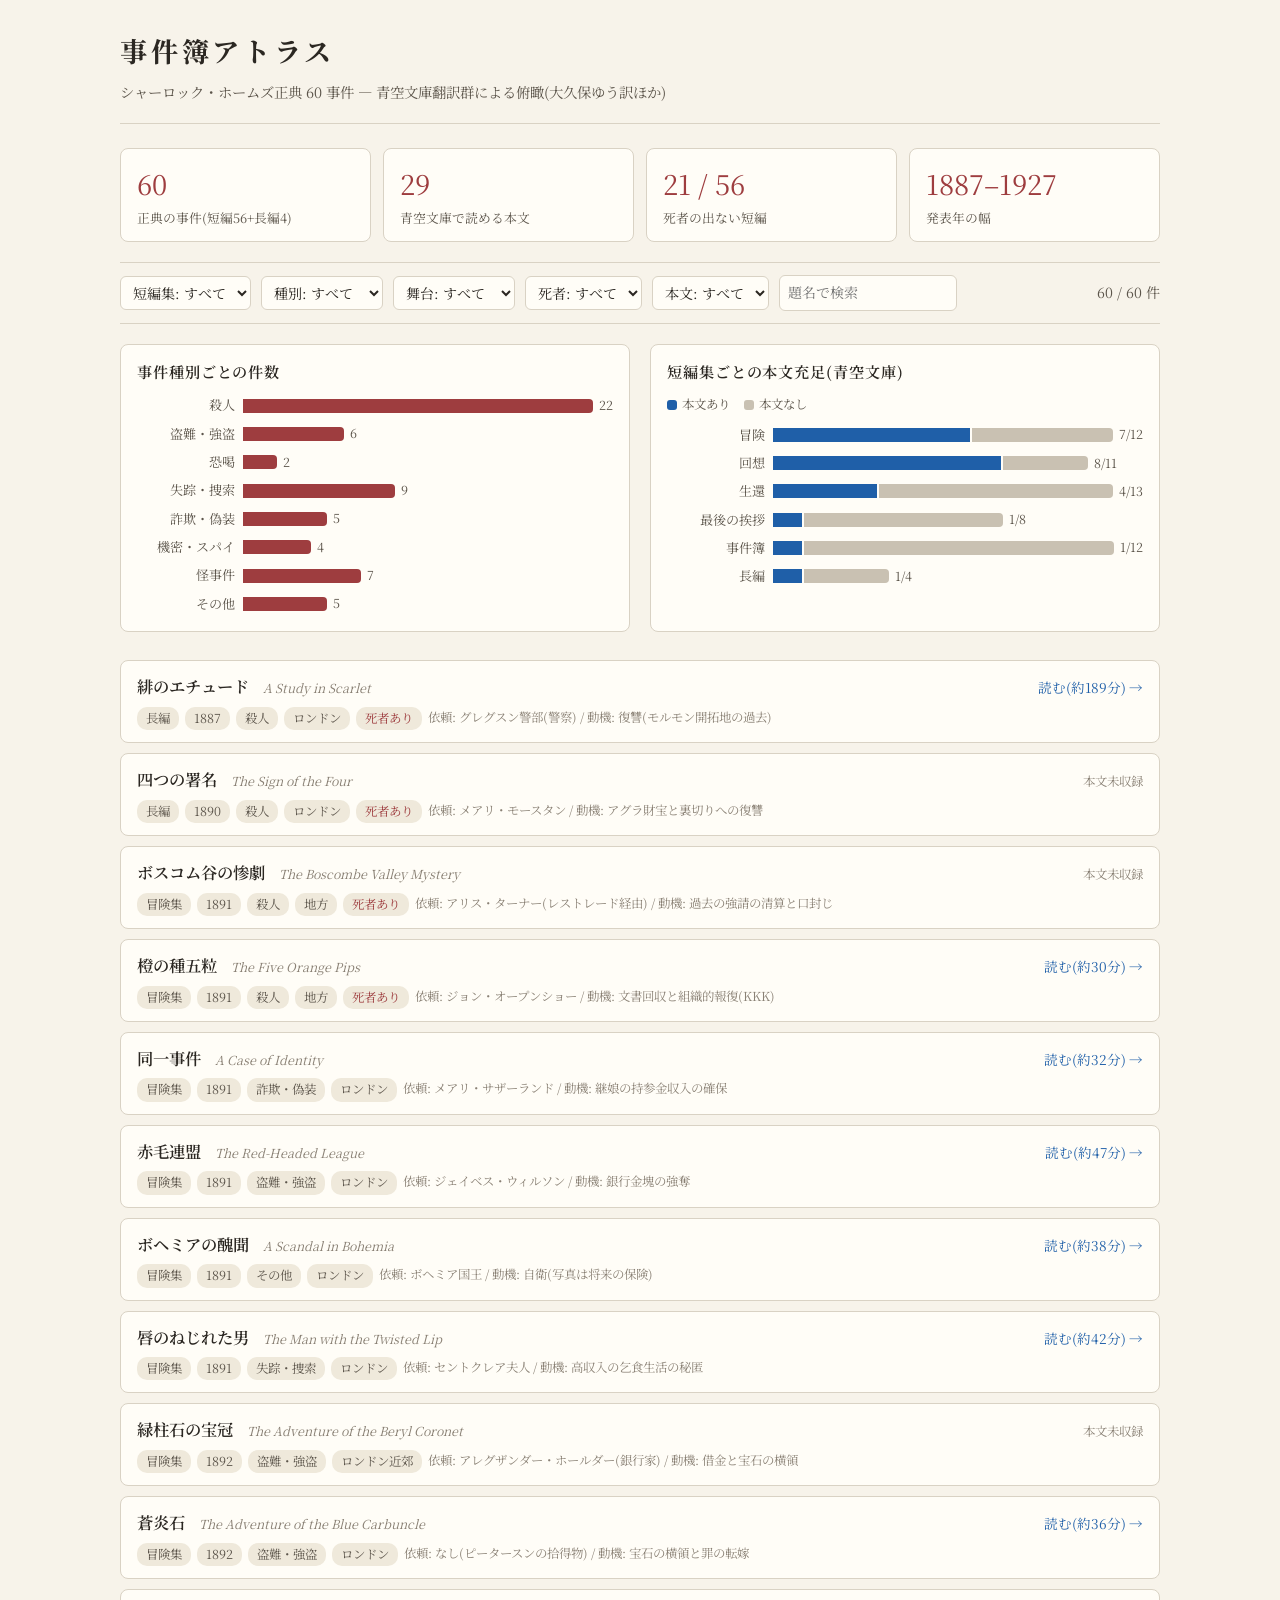
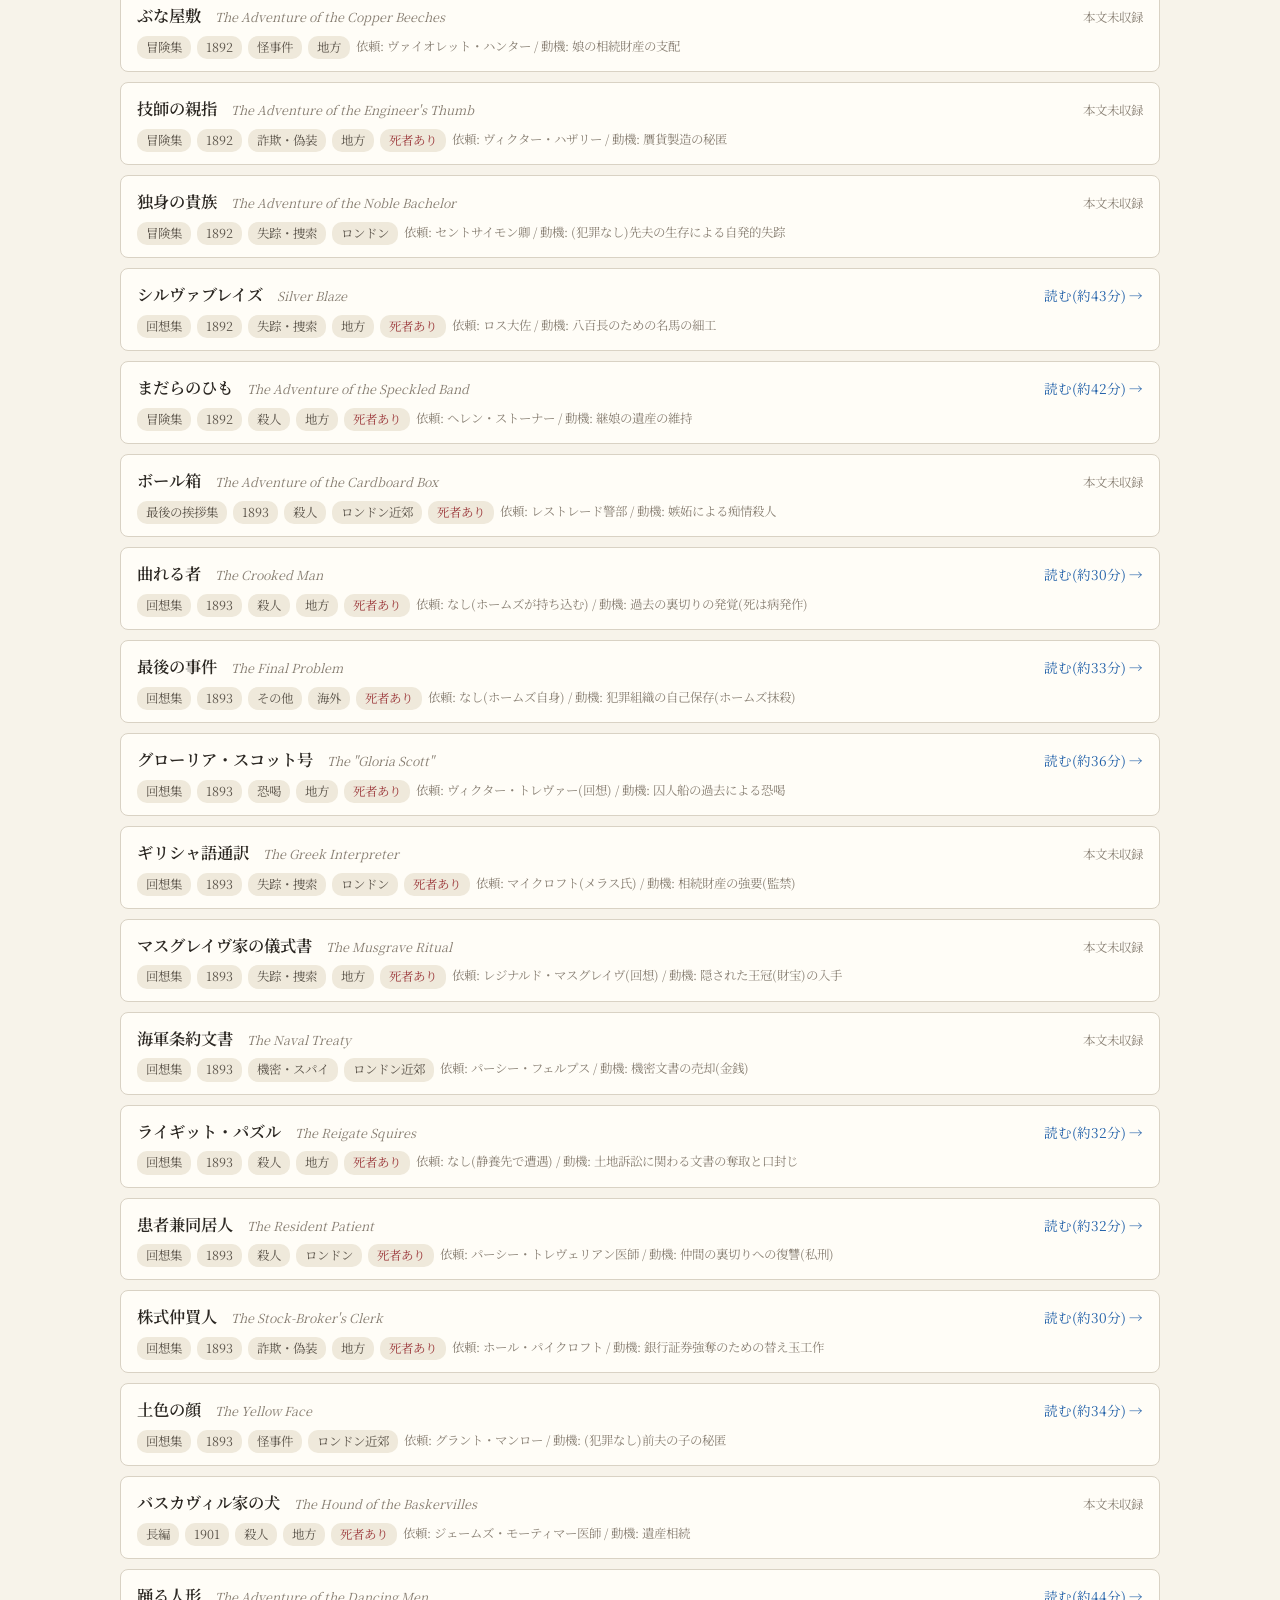
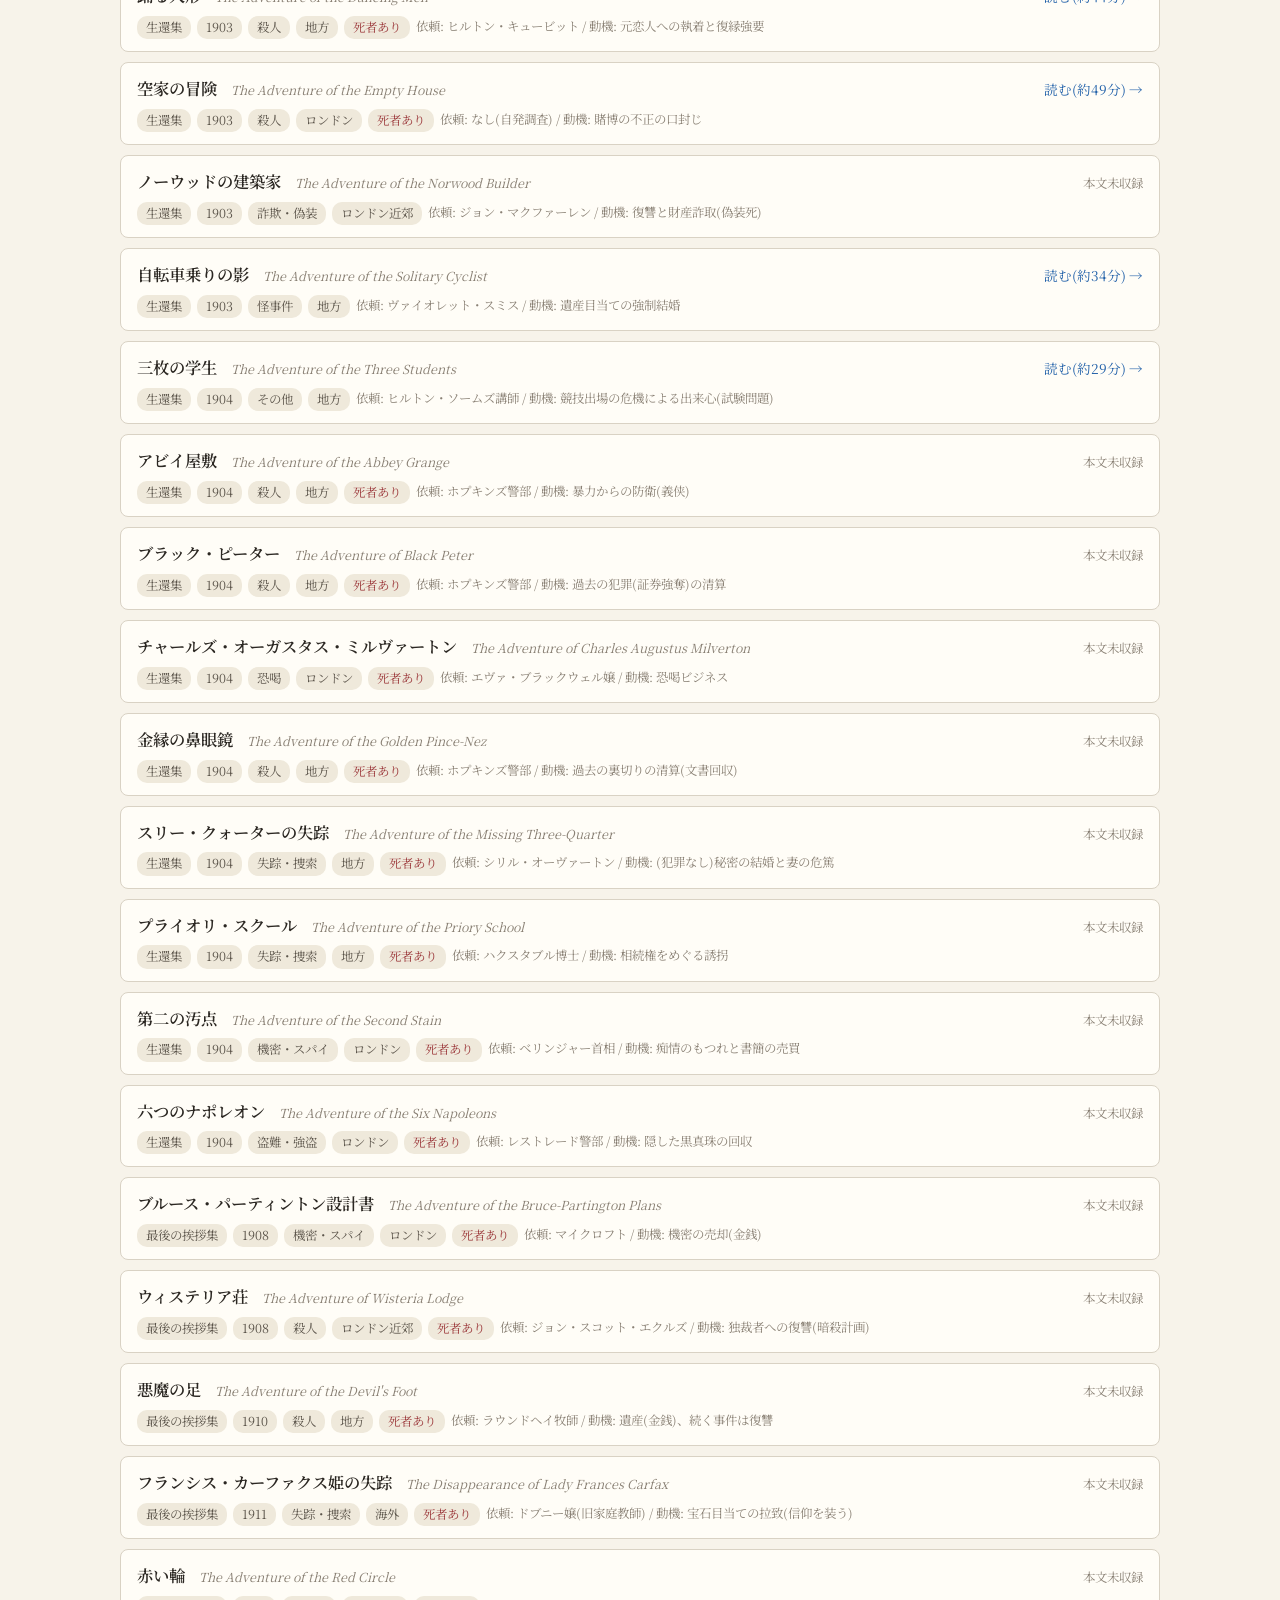
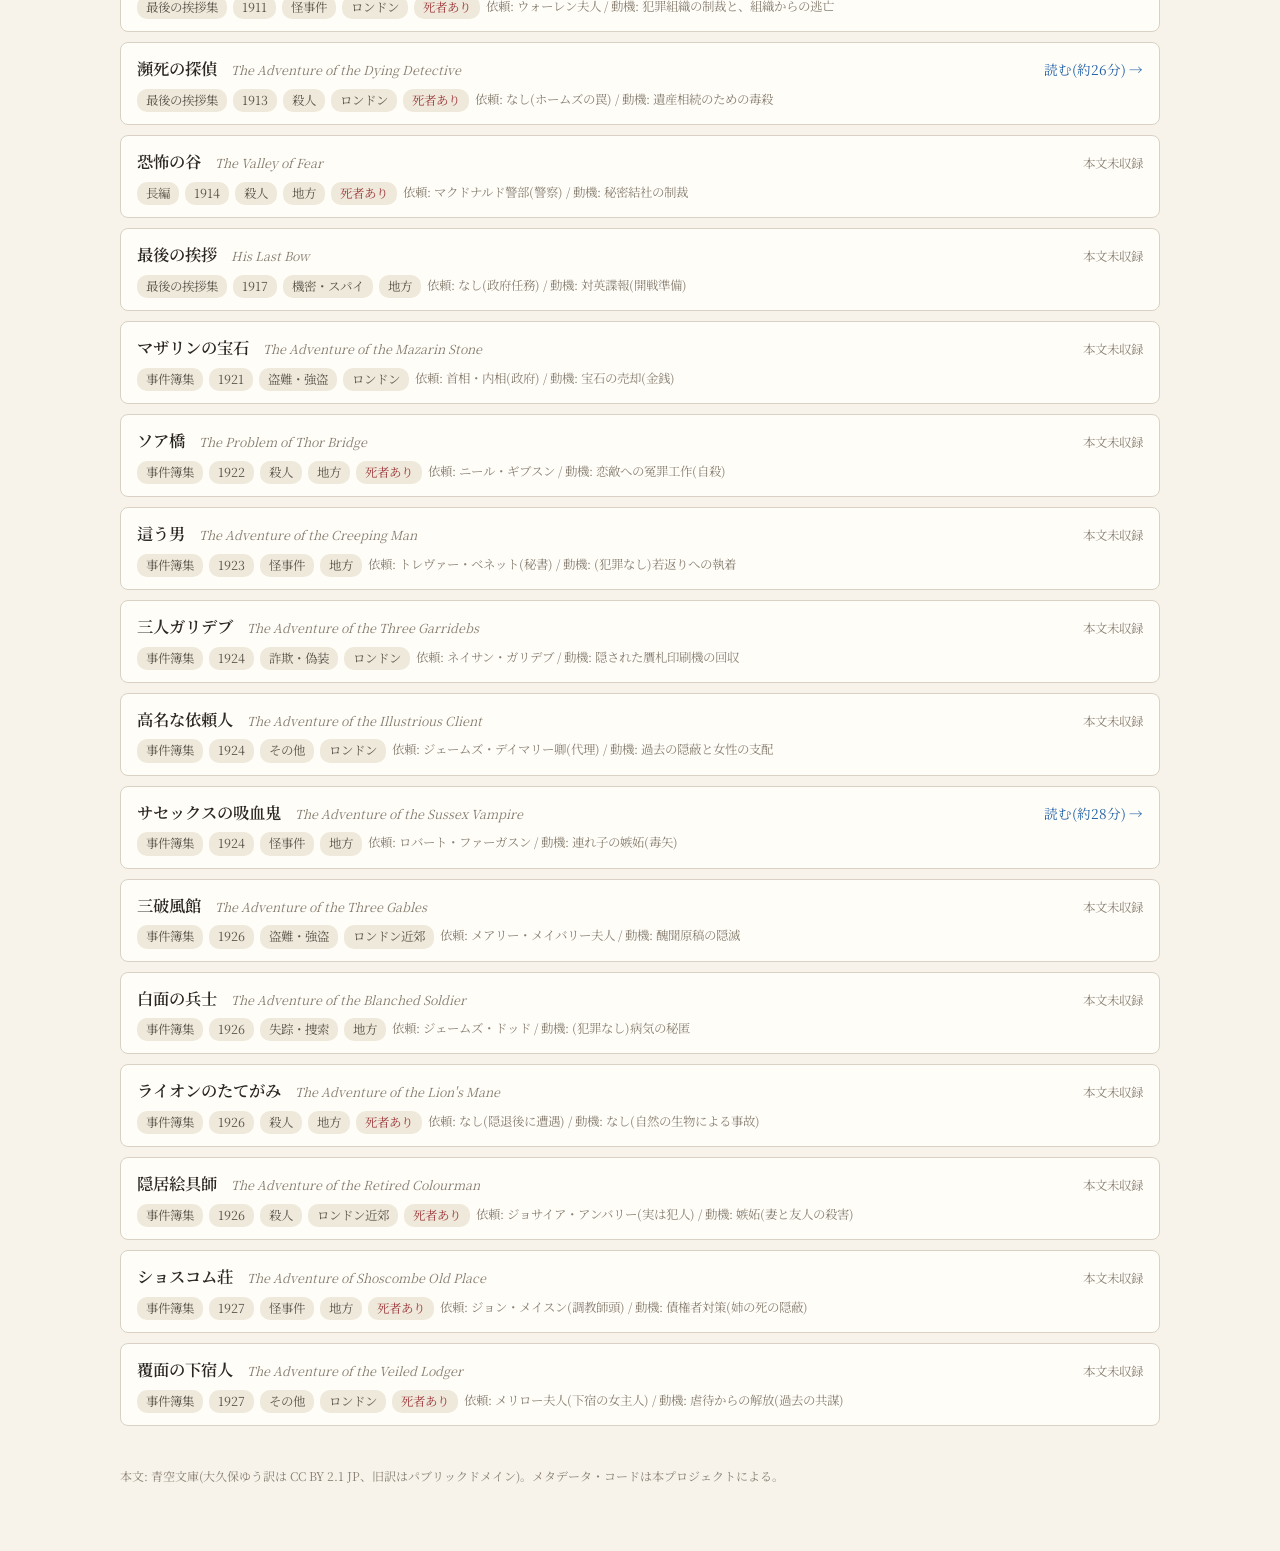
==== web/index.html @ ad11997f "feat: L3 リーダー+事件簿ダッシュボード — 静的web土台 - build_web.py: 本文29編を表示層まで無損失のJSONへ(T-302可逆性ゲート) - リーダー: ルビ・圏点・見" ====
<!DOCTYPE html>
<html lang="ja">
<head>
<meta charset="utf-8">
<meta name="viewport" content="width=device-width, initial-scale=1">
<title>事件簿アトラス — シャーロック・ホームズ正典60事件</title>
<meta name="description" content="青空文庫のホームズ翻訳群を土台に、正典60事件をメタデータと本文の二層で俯瞰する。">
<link rel="preconnect" href="https://fonts.googleapis.com">
<link href="https://fonts.googleapis.com/css2?family=Noto+Serif+JP:wght@400;600&display=swap" rel="stylesheet">
<link rel="stylesheet" href="style.css">
</head>
<body>
<div class="wrap">
  <header class="site">
    <h1><a href="./">事件簿アトラス</a></h1>
    <div class="sub">シャーロック・ホームズ正典 60 事件 — 青空文庫翻訳群による俯瞰(大久保ゆう訳ほか)</div>
  </header>

  <section id="stats" aria-label="統計"></section>

  <section id="filters" aria-label="絞り込み">
    <select id="f-col" aria-label="短編集"></select>
    <select id="f-type" aria-label="事件種別"></select>
    <select id="f-region" aria-label="舞台"></select>
    <select id="f-death" aria-label="死者">
      <option value="">死者: すべて</option>
      <option value="yes">死者あり</option>
      <option value="no">死者なし</option>
    </select>
    <select id="f-text" aria-label="本文">
      <option value="">本文: すべて</option>
      <option value="yes">本文あり</option>
      <option value="no">本文なし</option>
    </select>
    <input type="search" id="f-q" placeholder="題名で検索" aria-label="題名検索">
    <span class="count" id="f-count"></span>
  </section>

  <section id="charts" aria-label="分布"></section>

  <section id="case-list" aria-label="事件一覧"></section>

  <footer style="margin-top:40px;color:var(--ink-3);font-size:.75rem">
    本文: 青空文庫(大久保ゆう訳は CC BY 2.1 JP、旧訳はパブリックドメイン)。メタデータ・コードは本プロジェクトによる。
  </footer>
</div>
<div id="tip" role="tooltip"></div>
<script src="app.js"></script>
</body>
</html>
---- web/style.css ----
/* 事件簿アトラス 共通スタイル — 生成りの紙+墨、蘇芳/藍の二系(dataviz 検証済み) */
:root {
  --paper: #f7f3ea;
  --card: #fffdf7;
  --ink: #2b2722;
  --ink-2: #5c554b;
  --ink-3: #8a8175;
  --line: #d9d2c4;
  --accent: #9e3d3f;   /* 蘇芳 */
  --accent-2: #1f5fa8; /* 藍 */
  --remain: #c9c1b2;   /* 残余(非強調) */
  --chip: #efe9db;
}
@media (prefers-color-scheme: dark) {
  :root {
    --paper: #1e1b17;
    --card: #26221d;
    --ink: #e8e2d6;
    --ink-2: #b3aa9a;
    --ink-3: #837b6d;
    --line: #3b352c;
    --accent: #c4686a;
    --accent-2: #5b8fd4;
    --remain: #4a4337;
    --chip: #322d25;
  }
}
* { box-sizing: border-box; }
html { -webkit-text-size-adjust: 100%; }
body {
  margin: 0; background: var(--paper); color: var(--ink);
  font-family: "Noto Serif JP", "Hiragino Mincho ProN", "Yu Mincho", serif;
  line-height: 1.7;
}
a { color: var(--accent-2); text-decoration: none; }
a:hover { text-decoration: underline; }
.wrap { max-width: 1080px; margin: 0 auto; padding: 0 20px 64px; }
header.site {
  border-bottom: 1px solid var(--line); margin-bottom: 24px;
  padding: 28px 0 18px;
}
header.site h1 { margin: 0; font-size: 1.7rem; letter-spacing: .14em; }
header.site h1 a { color: var(--ink); }
header.site .sub { color: var(--ink-2); font-size: .9rem; margin-top: 6px; }

/* stat tiles */
#stats { display: flex; flex-wrap: wrap; gap: 12px; margin: 20px 0; }
.tile {
  flex: 1 1 150px; background: var(--card); border: 1px solid var(--line);
  border-radius: 8px; padding: 12px 16px;
}
.tile .num { font-size: 1.7rem; color: var(--accent); font-variant-numeric: tabular-nums; }
.tile .lbl { font-size: .8rem; color: var(--ink-2); }

/* filters */
#filters {
  display: flex; flex-wrap: wrap; gap: 10px; align-items: center;
  padding: 12px 0; border-top: 1px solid var(--line); border-bottom: 1px solid var(--line);
  margin-bottom: 20px; font-size: .88rem;
}
#filters select, #filters input[type=search] {
  font: inherit; font-size: .88rem; color: var(--ink); background: var(--card);
  border: 1px solid var(--line); border-radius: 6px; padding: 5px 8px;
}
#filters .count { margin-left: auto; color: var(--ink-2); }

/* charts */
#charts { display: grid; grid-template-columns: 1fr 1fr; gap: 20px; margin-bottom: 28px; }
@media (max-width: 760px) { #charts { grid-template-columns: 1fr; } }
.chart {
  background: var(--card); border: 1px solid var(--line); border-radius: 8px; padding: 14px 16px 10px;
}
.chart h3 { margin: 0 0 10px; font-size: .95rem; font-weight: 600; letter-spacing: .06em; }
.chart .legend { display: flex; gap: 14px; font-size: .78rem; color: var(--ink-2); margin-bottom: 8px; }
.legend i { display: inline-block; width: 10px; height: 10px; border-radius: 3px; margin-right: 5px; vertical-align: -1px; }
.bar-row { display: grid; grid-template-columns: 7.5em 1fr; align-items: center; gap: 8px; margin: 6px 0; font-size: .82rem; }
.bar-row .lbl { color: var(--ink-2); text-align: right; overflow: hidden; text-overflow: ellipsis; white-space: nowrap; }
.bar-track { display: flex; align-items: center; gap: 2px; min-height: 16px; }
.bar {
  height: 14px; border-radius: 0 4px 4px 0; background: var(--accent);
  min-width: 2px; transition: width .25s;
}
.bar.b2 { background: var(--accent-2); border-radius: 0; }
.bar.rem { background: var(--remain); border-radius: 0 4px 4px 0; }
.bar-val { font-size: .78rem; color: var(--ink-2); padding-left: 4px; font-variant-numeric: tabular-nums; }

/* tooltip */
#tip {
  position: fixed; pointer-events: none; z-index: 50; display: none;
  background: var(--ink); color: var(--paper); font-size: .78rem;
  padding: 5px 9px; border-radius: 6px; max-width: 260px;
}

/* case list */
#case-list { display: grid; gap: 10px; }
.case {
  background: var(--card); border: 1px solid var(--line); border-radius: 8px;
  padding: 12px 16px; display: flex; flex-wrap: wrap; gap: 6px 14px; align-items: baseline;
}
.case .ttl { font-size: 1.02rem; font-weight: 600; }
.case .en { color: var(--ink-3); font-size: .78rem; font-style: italic; }
.case .meta { font-size: .78rem; color: var(--ink-2); display: flex; flex-wrap: wrap; gap: 6px; width: 100%; }
.chip { background: var(--chip); border-radius: 10px; padding: 1px 9px; }
.chip.death { color: var(--accent); }
.case .read { margin-left: auto; font-size: .85rem; white-space: nowrap; }
.case .noread { margin-left: auto; font-size: .78rem; color: var(--ink-3); white-space: nowrap; }

/* reader */
#reader-head { border-bottom: 1px solid var(--line); padding: 26px 0 16px; margin-bottom: 26px; }
#reader-head h1 { margin: 0 0 4px; font-size: 1.5rem; letter-spacing: .1em; }
#reader-head .meta { color: var(--ink-2); font-size: .85rem; }
#reader-body { max-width: 720px; margin: 0 auto; font-size: 1.02rem; }
#reader-body p { margin: 0 0 .2em; text-indent: 0; }
#reader-body .indent { padding-left: 2em; }
#reader-body h2.mid { font-size: 1.15rem; margin: 1.6em 0 .8em; letter-spacing: .1em; }
#reader-body .em-dots { text-emphasis: filled sesame; -webkit-text-emphasis: filled sesame; }
#reader-body .right { text-align: right; }
#reader-body hr.pagebreak { border: 0; border-top: 1px dashed var(--line); margin: 2em 10%; }
#reader-body .sashie { color: var(--ink-3); font-size: .82rem; text-align: center; margin: 1em 0; }
#reader-body ruby rt { font-size: .55em; color: var(--ink-2); }
#reader-foot {
  max-width: 720px; margin: 40px auto 0; padding-top: 14px; border-top: 1px solid var(--line);
  color: var(--ink-3); font-size: .78rem; white-space: pre-wrap;
}
.backlink { font-size: .85rem; }
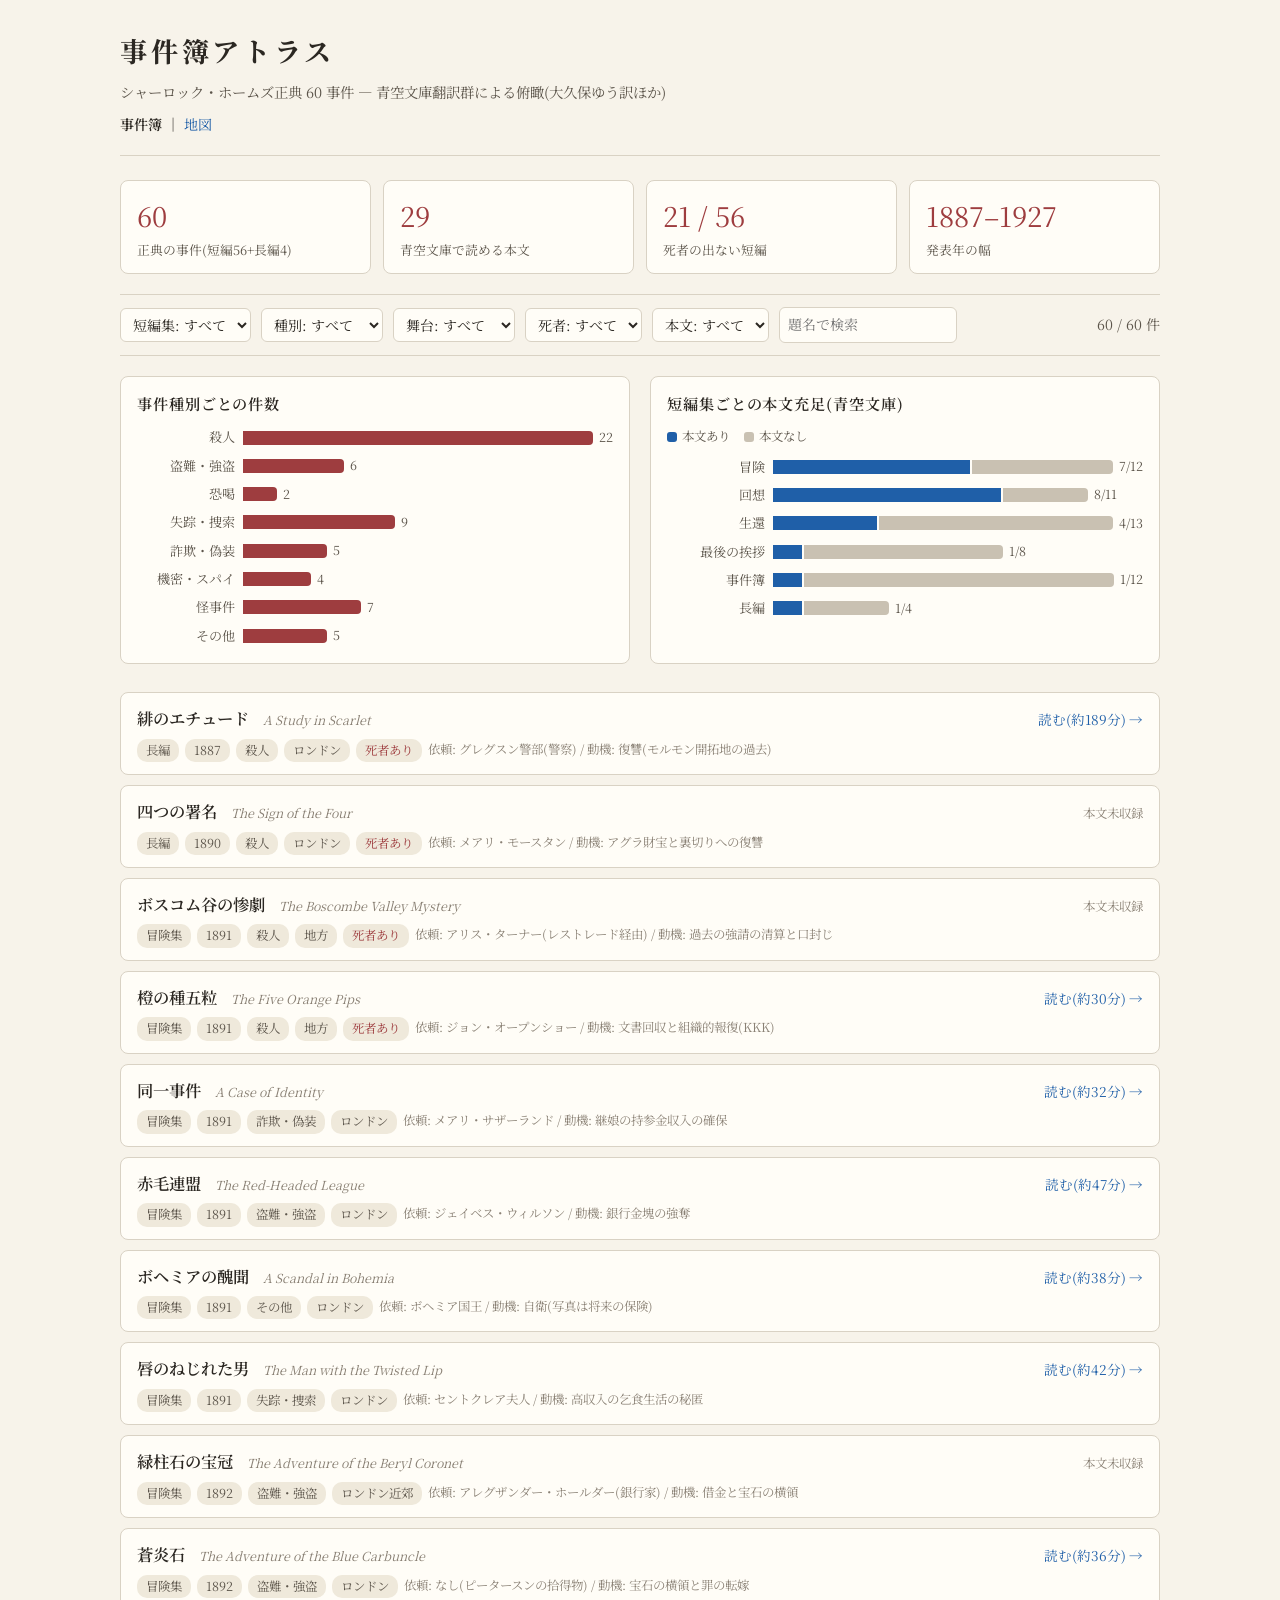
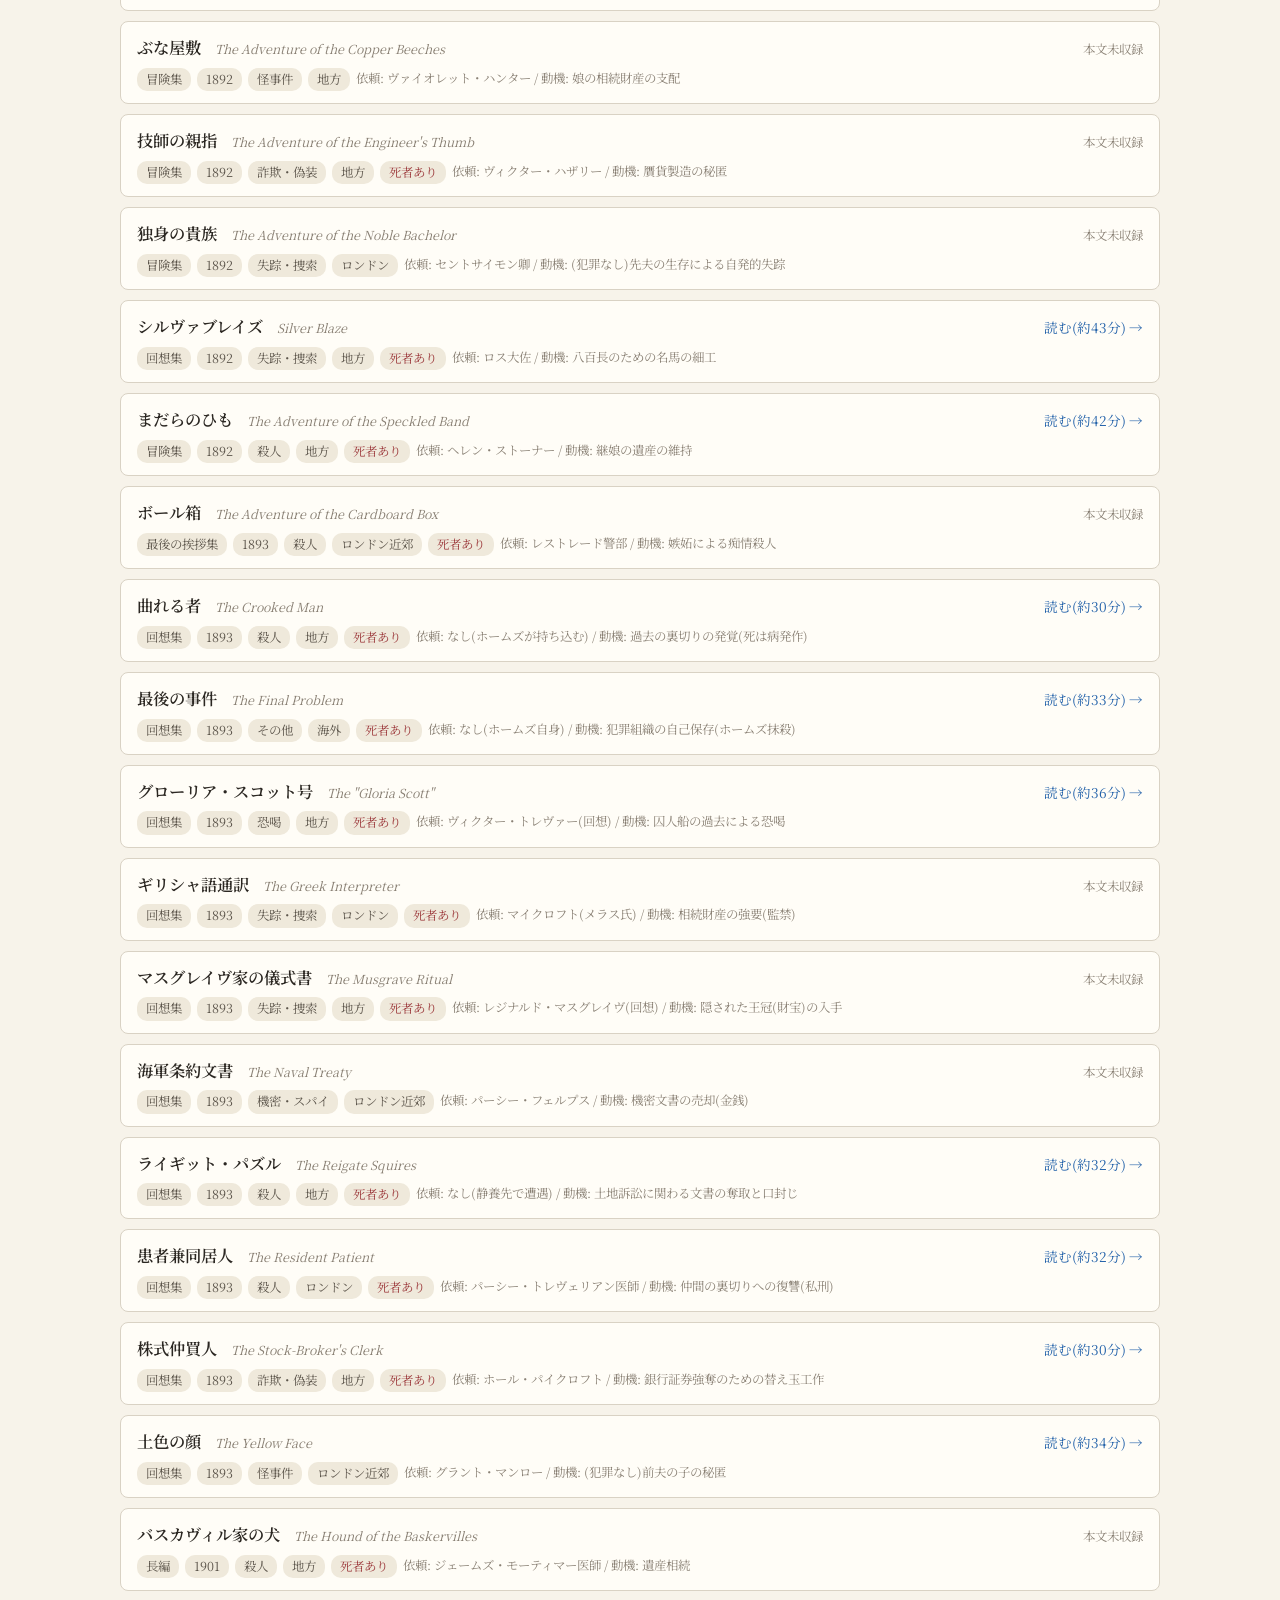
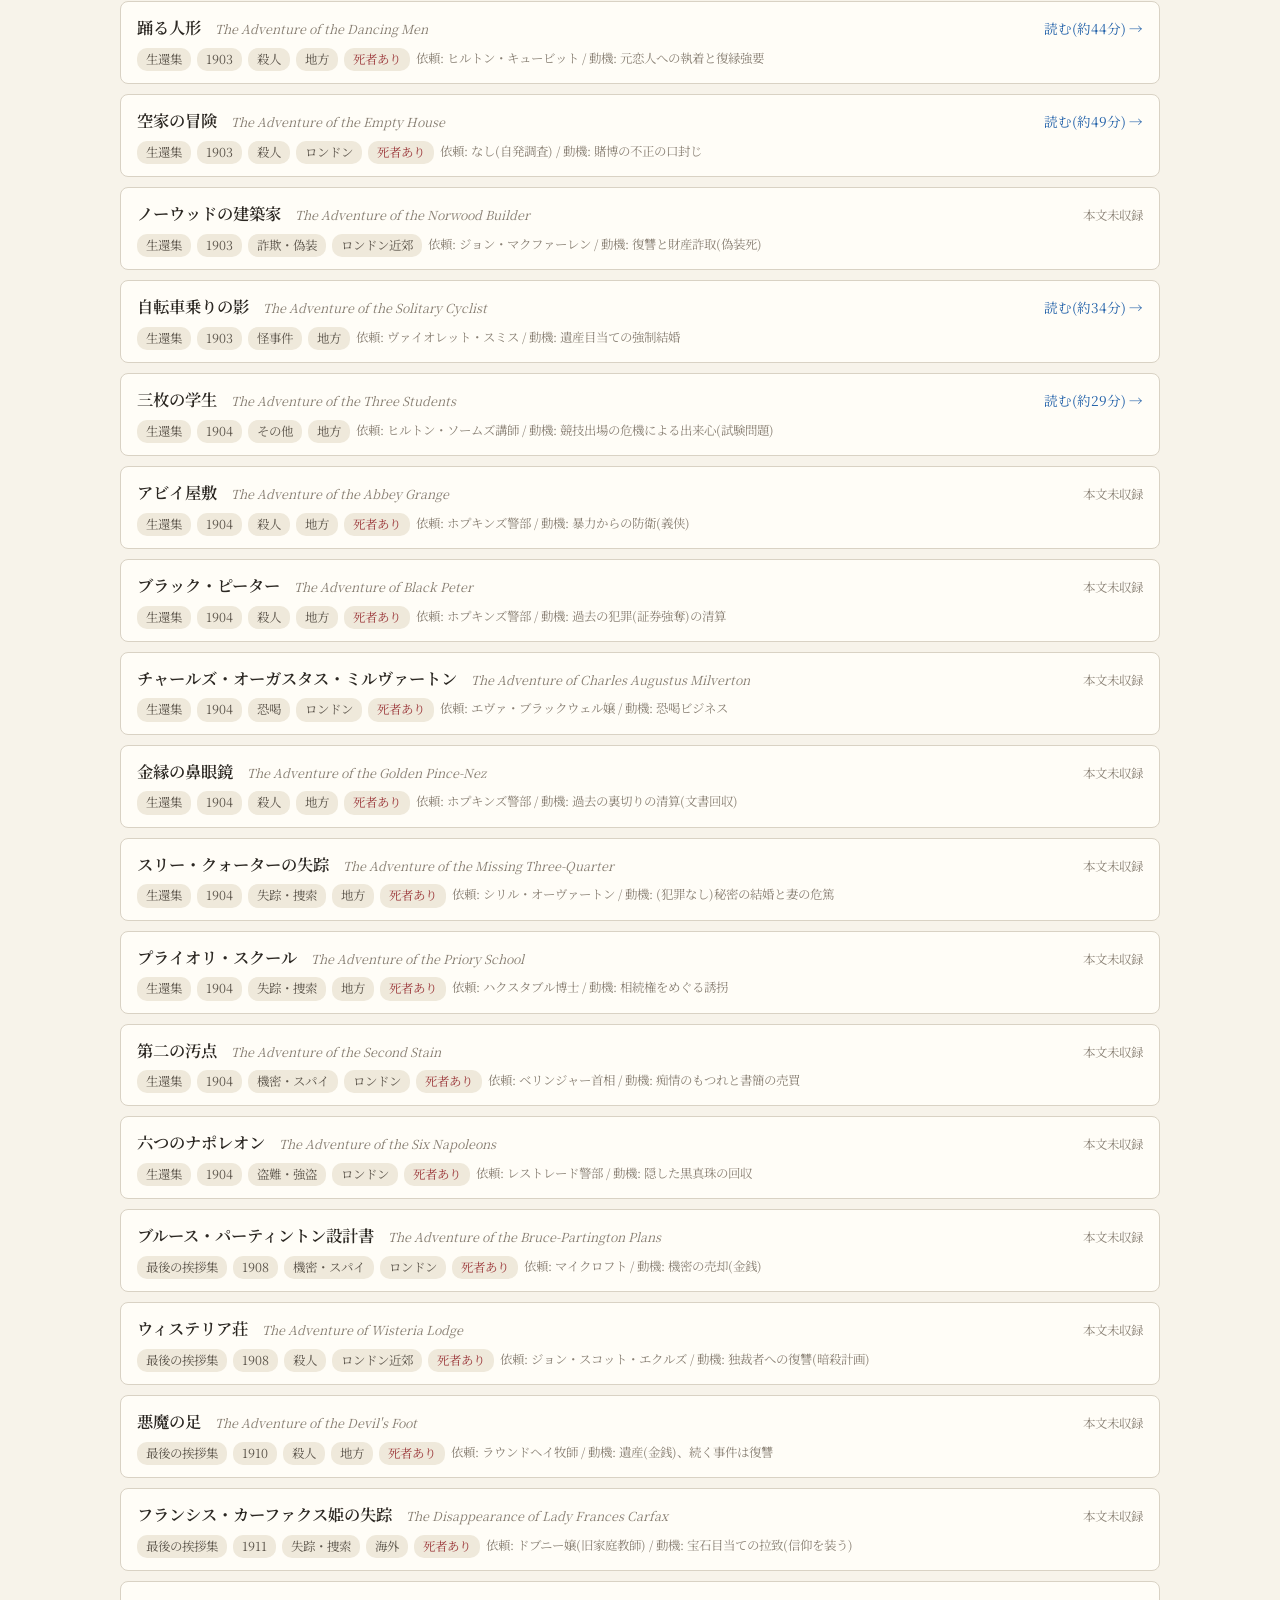
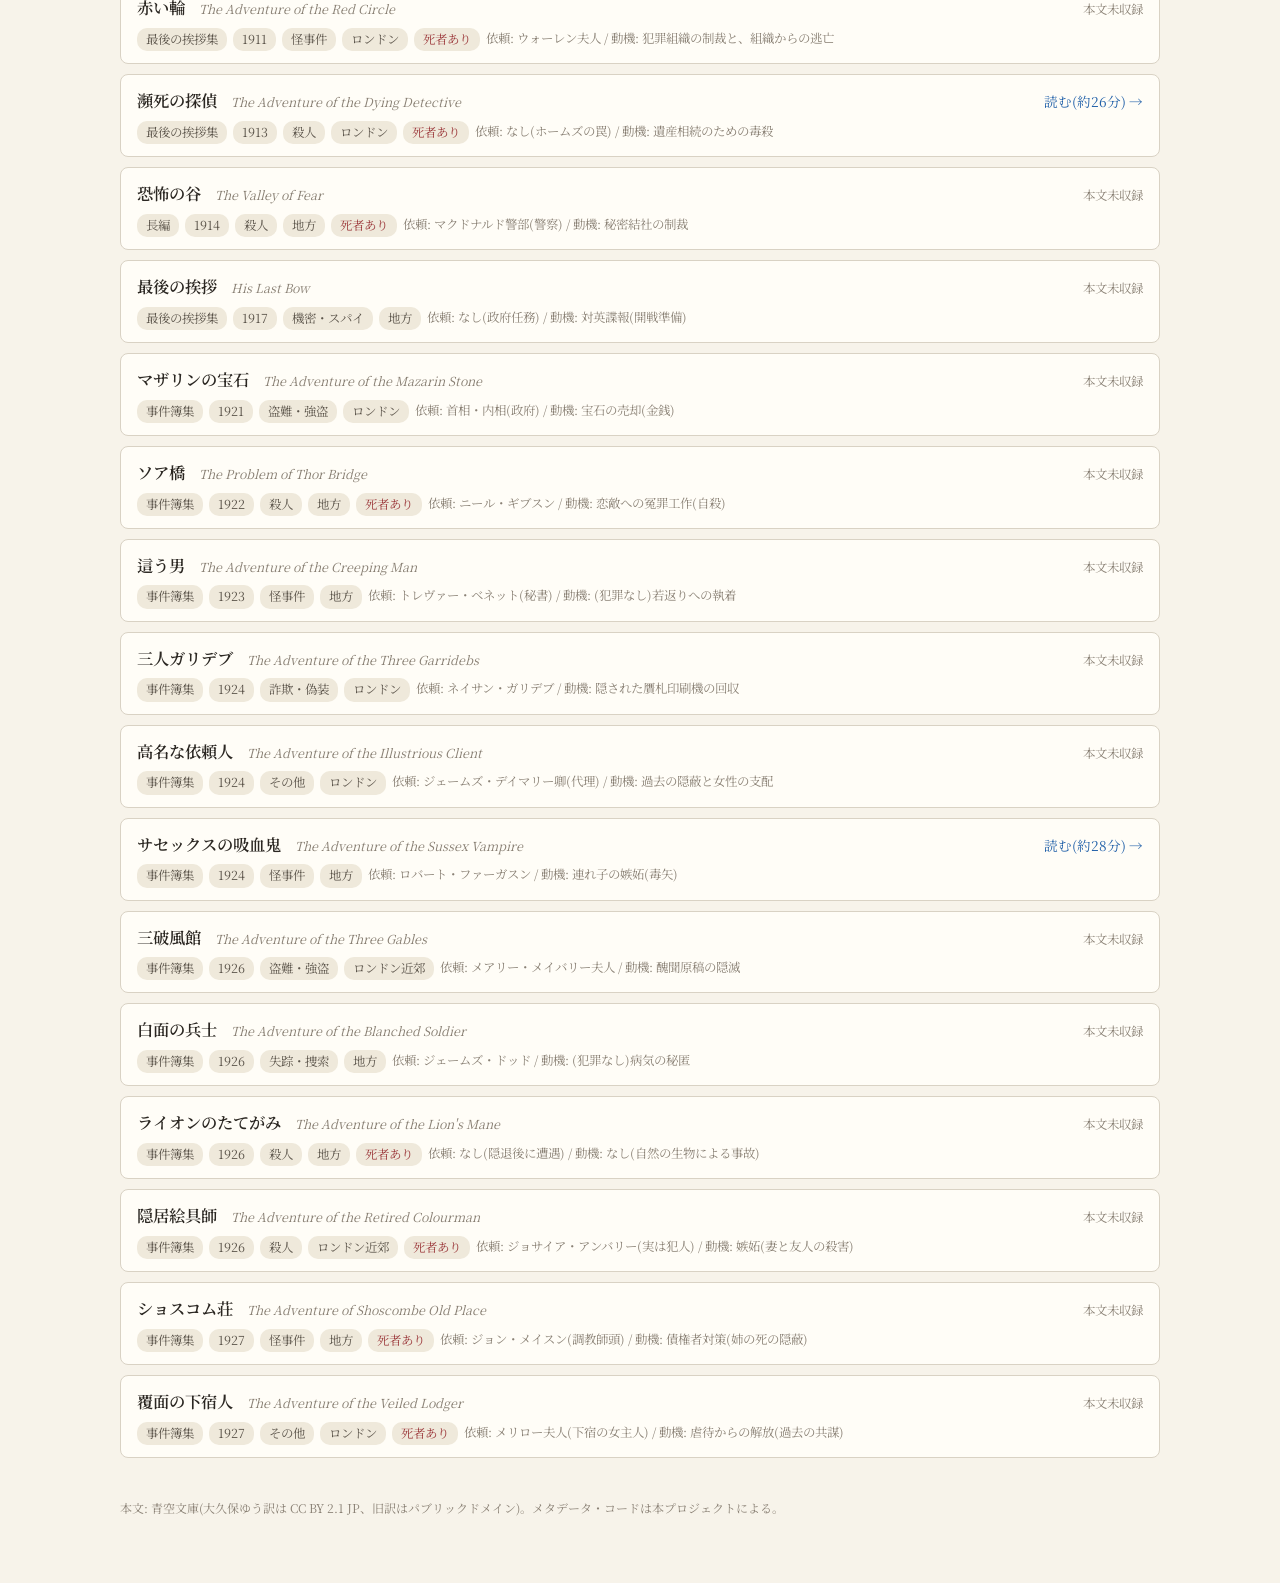
==== commit 35f0bb31: "feat: L4 ロンドン事件地図 — 全60事件の座標+境界ゲート+Leafletビュー - 事件現場座標を全数付与(架空地名は近傍推定、approx=true で明示) - 境界ゲート: 海外=U" ====
--- a/web/index.html
+++ b/web/index.html
@@ -14,6 +14,7 @@
   <header class="site">
     <h1><a href="./">事件簿アトラス</a></h1>
     <div class="sub">シャーロック・ホームズ正典 60 事件 — 青空文庫翻訳群による俯瞰(大久保ゆう訳ほか)</div>
+    <nav style="font-size:.88rem;margin-top:8px"><a href="./" style="color:var(--ink);font-weight:600">事件簿</a> ｜ <a href="map.html">地図</a></nav>
   </header>
 
   <section id="stats" aria-label="統計"></section>
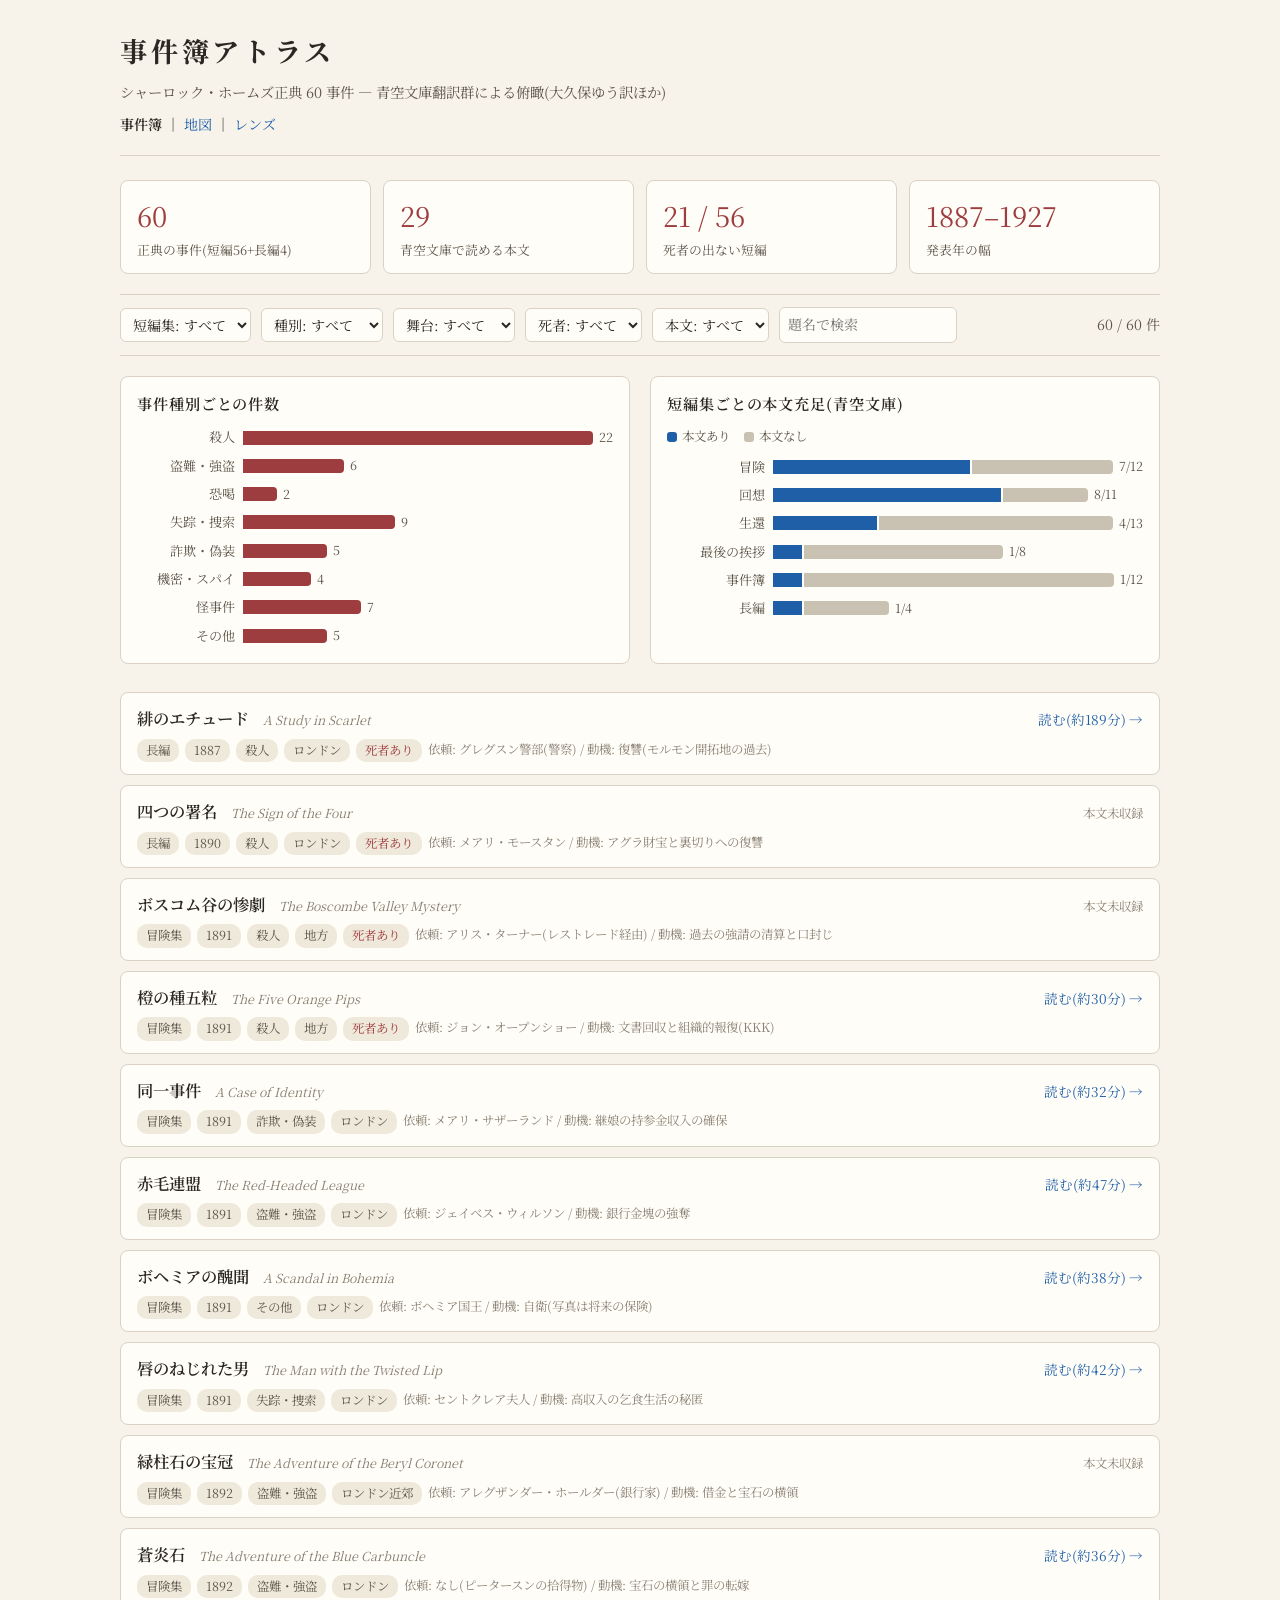
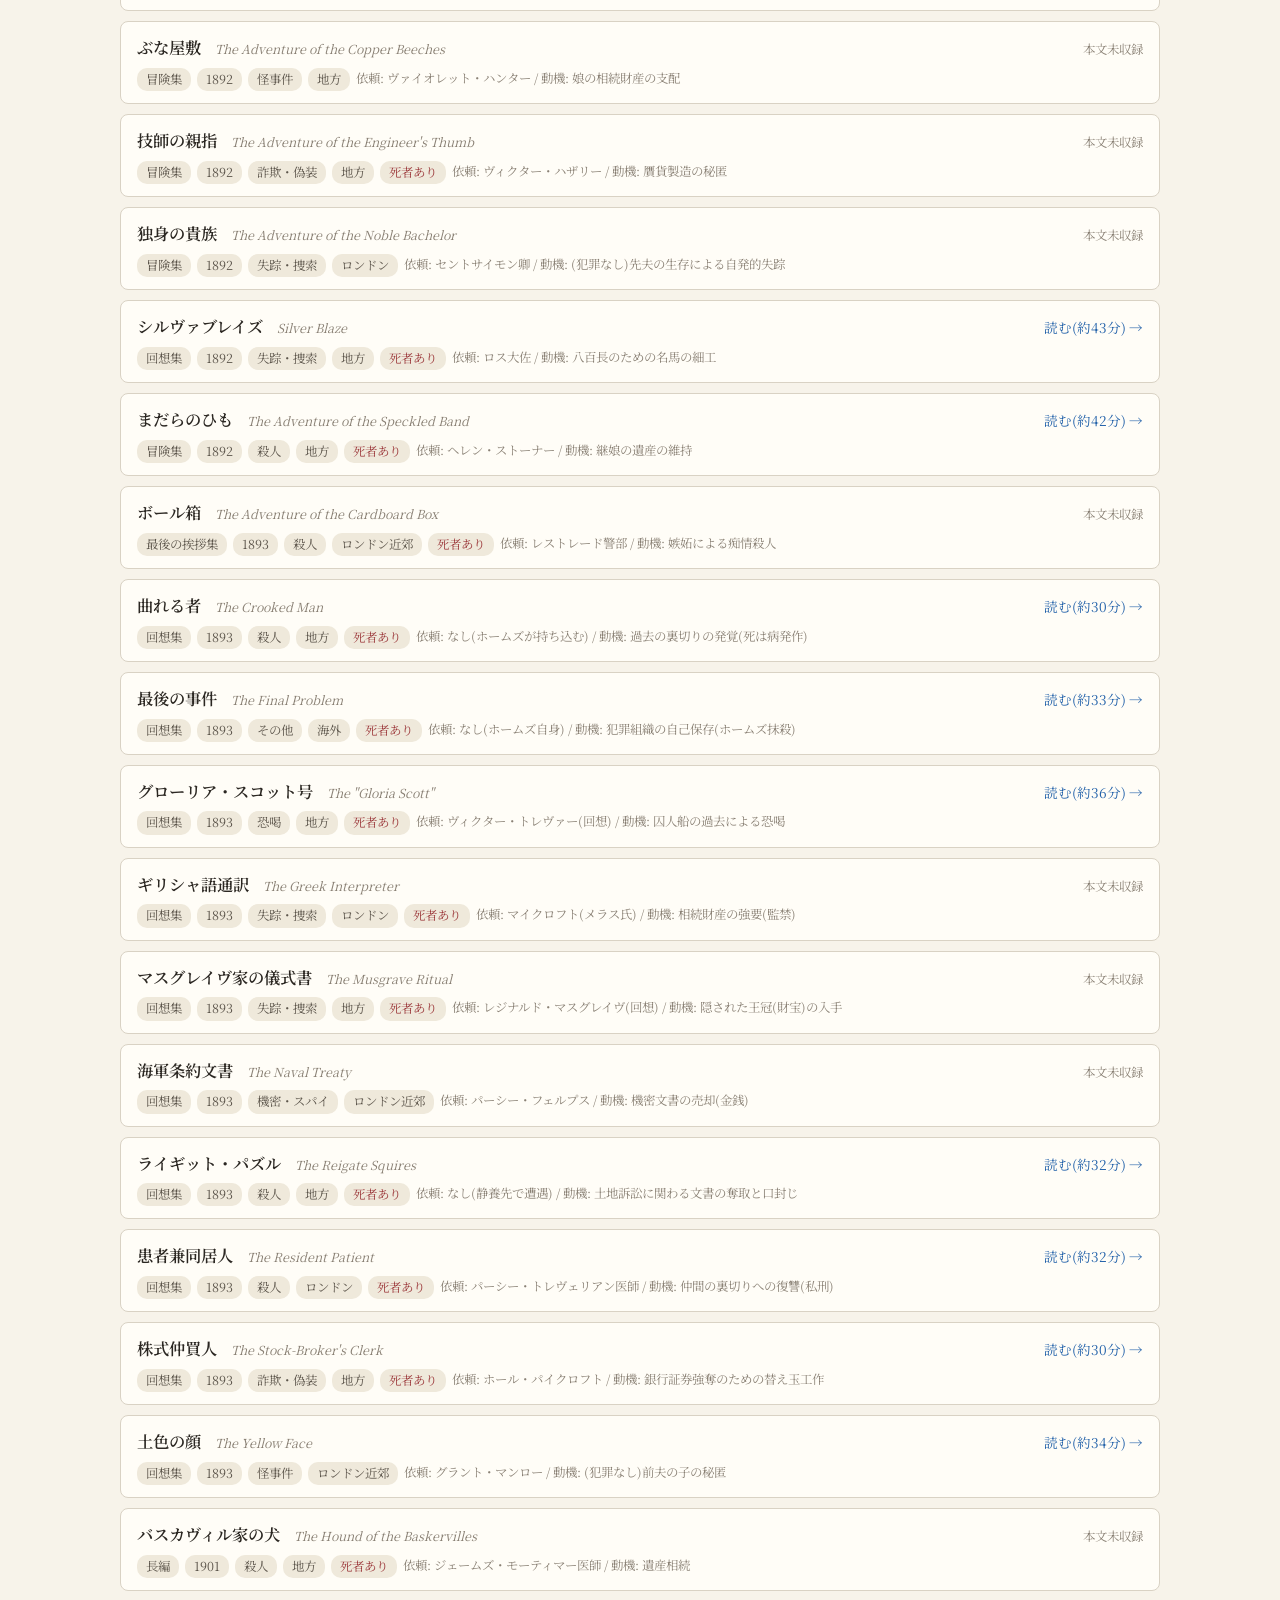
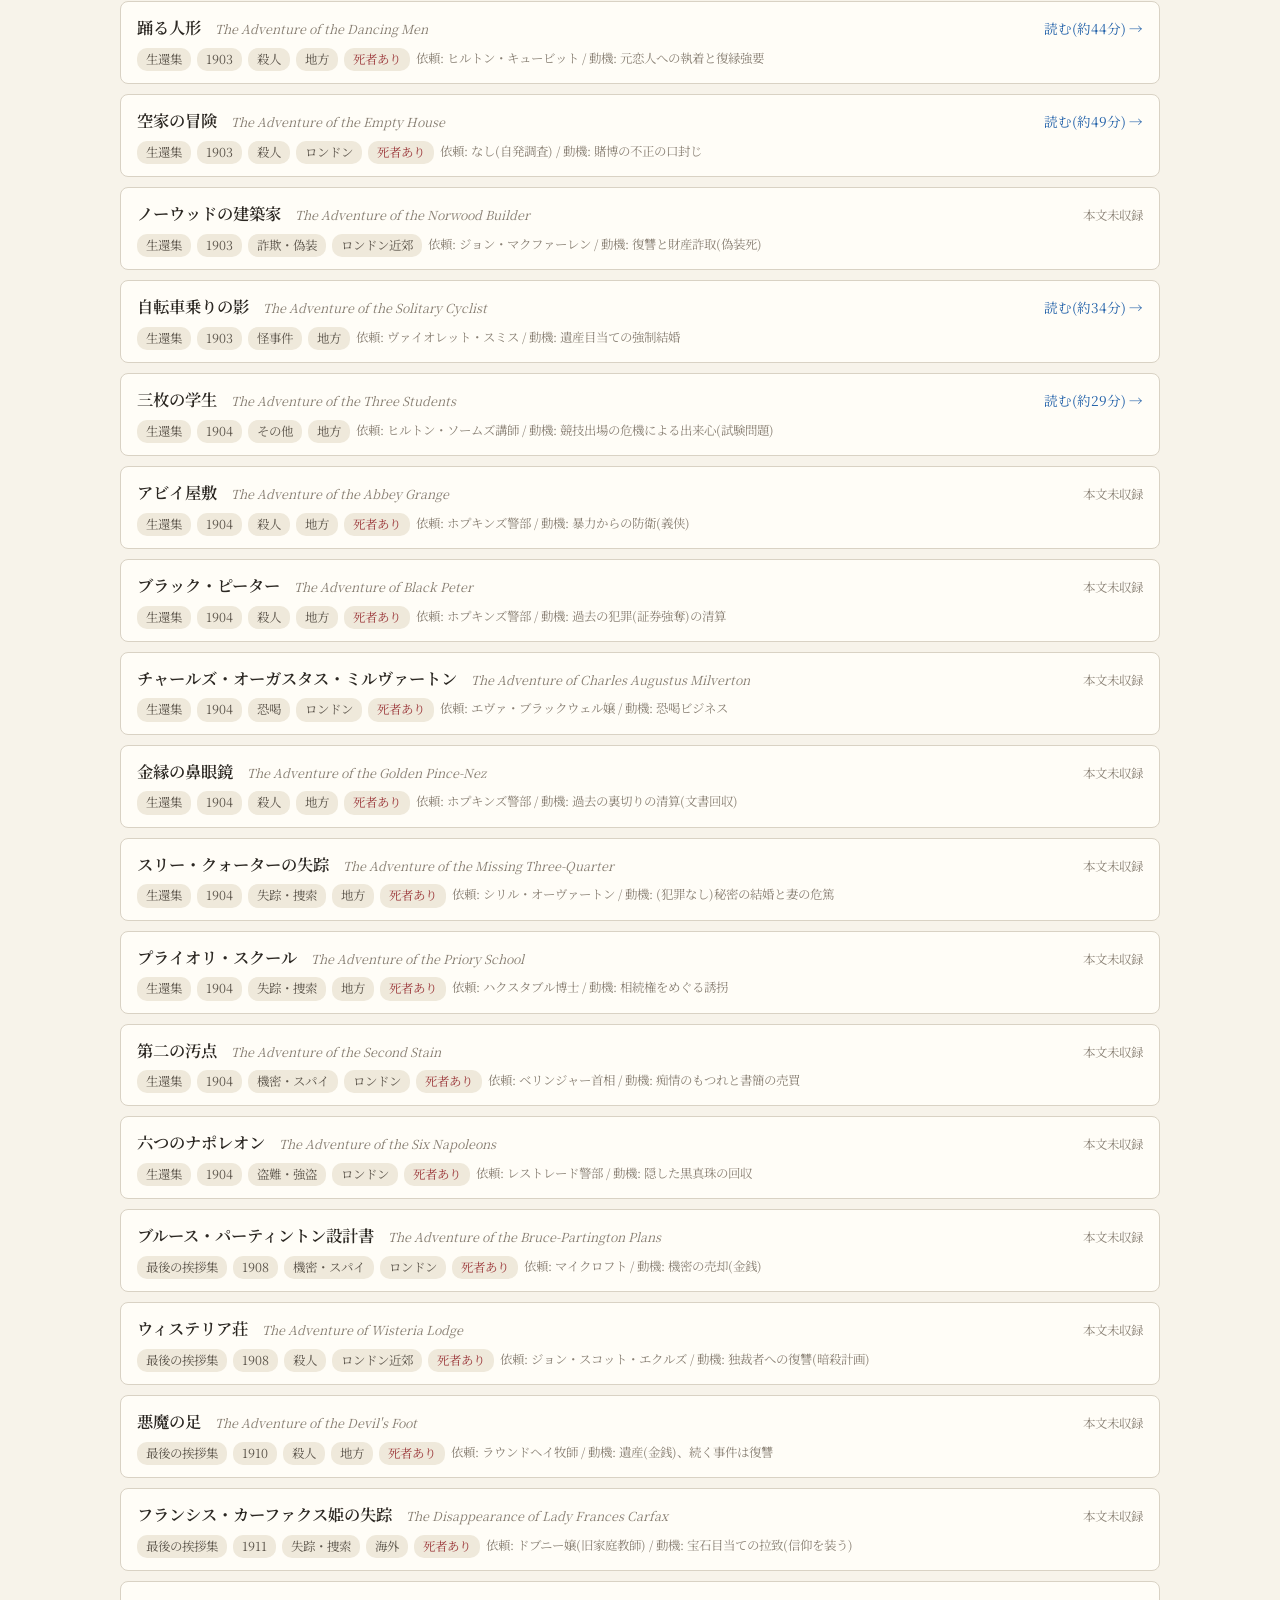
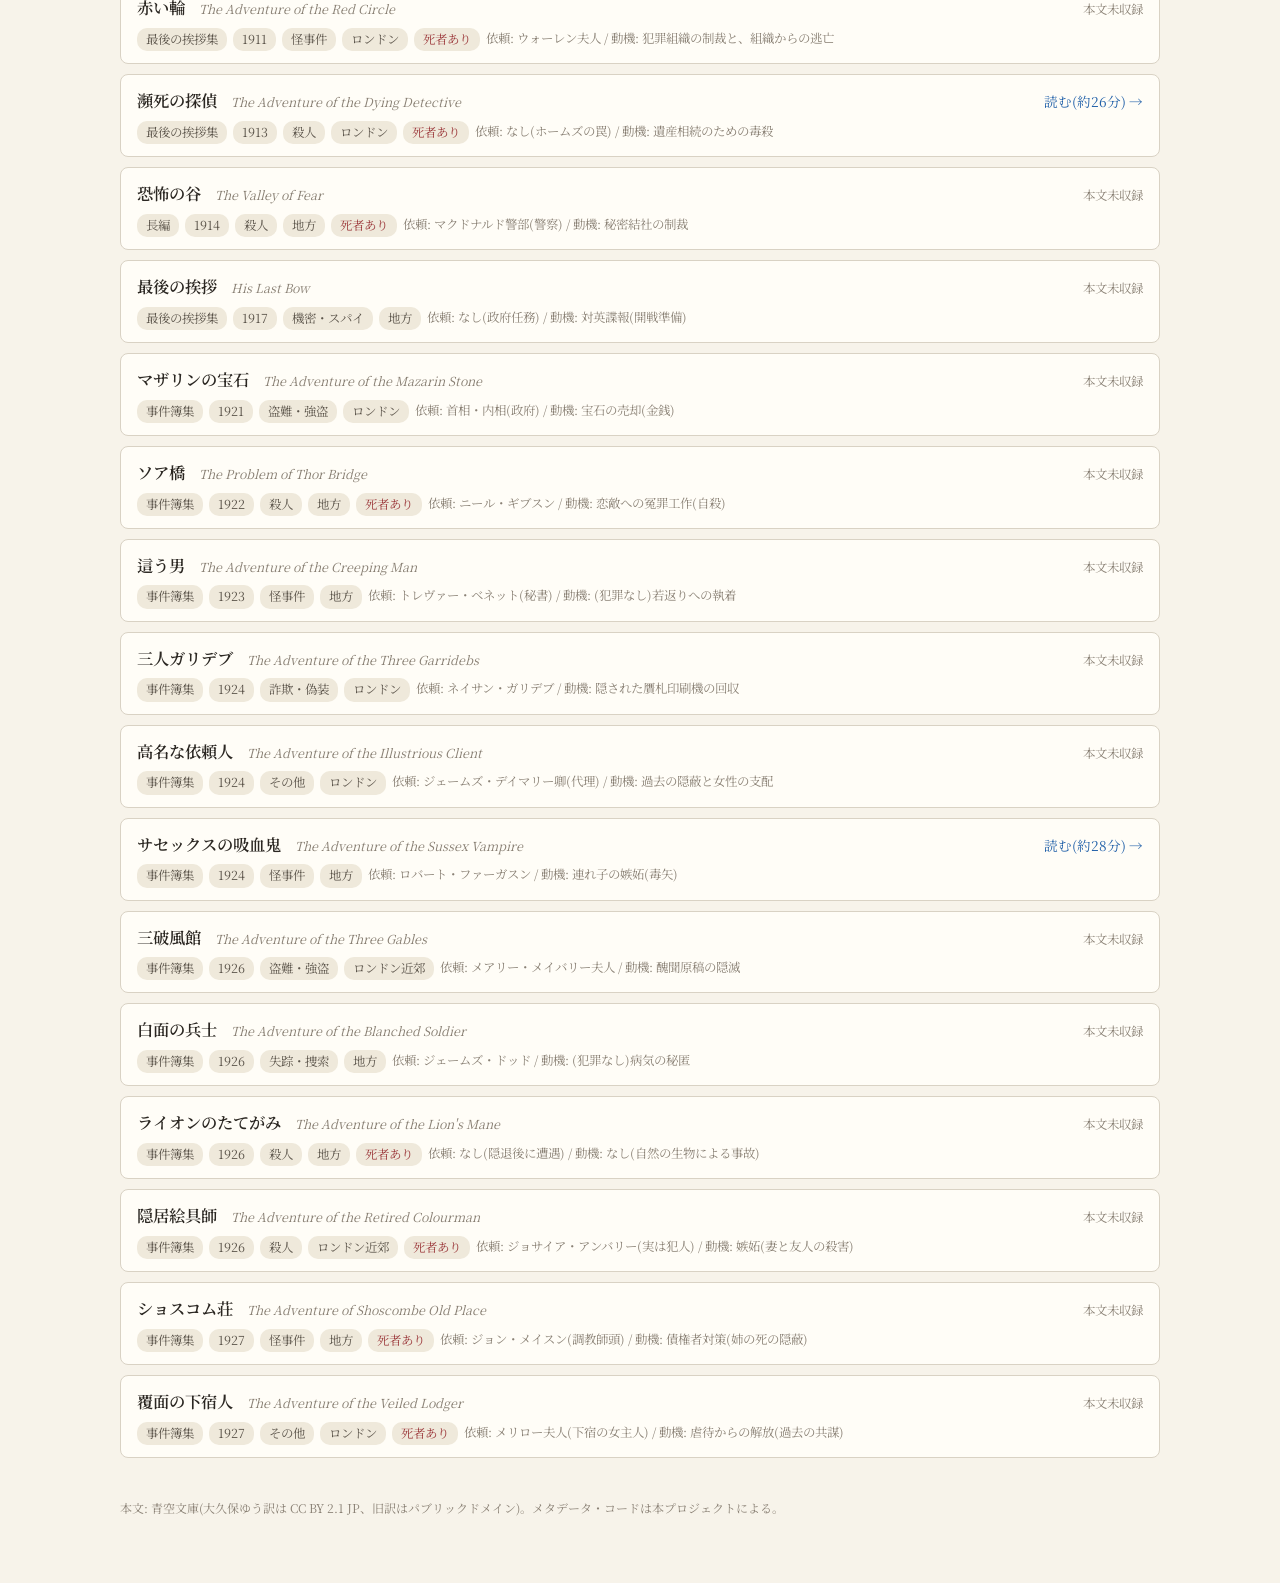
==== commit 704f83b2: "feat: L5 人物ネットワーク+文体レンズ — 実測のみの共起グラフと訳者間比較 - analyze_text.py: 台詞比率(手計算較正T-501)・人物言及(表記ゆれ実測)・訳者ペア7事件 " ====
--- a/web/index.html
+++ b/web/index.html
@@ -14,7 +14,7 @@
   <header class="site">
     <h1><a href="./">事件簿アトラス</a></h1>
     <div class="sub">シャーロック・ホームズ正典 60 事件 — 青空文庫翻訳群による俯瞰(大久保ゆう訳ほか)</div>
-    <nav style="font-size:.88rem;margin-top:8px"><a href="./" style="color:var(--ink);font-weight:600">事件簿</a> ｜ <a href="map.html">地図</a></nav>
+    <nav style="font-size:.88rem;margin-top:8px"><a href="./" style="color:var(--ink);font-weight:600">事件簿</a> ｜ <a href="map.html">地図</a> ｜ <a href="lens.html">レンズ</a></nav>
   </header>
 
   <section id="stats" aria-label="統計"></section>
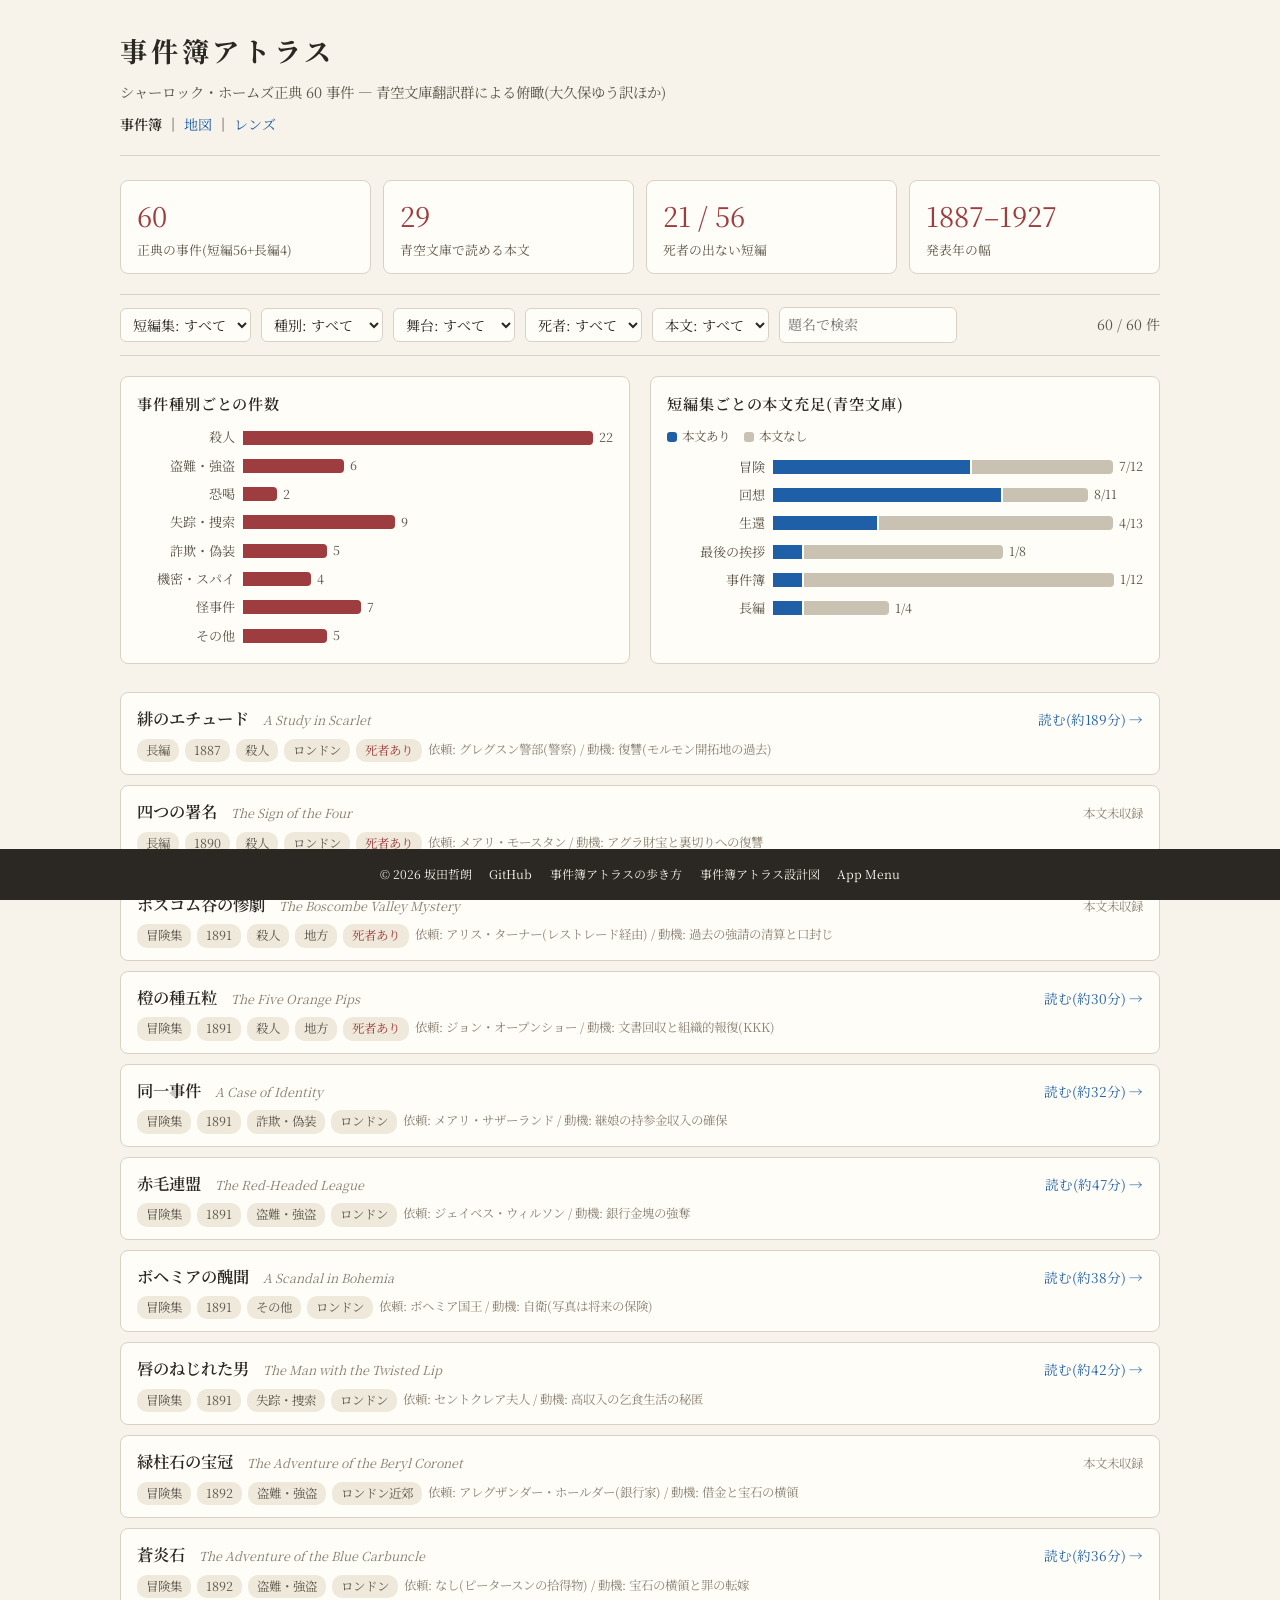
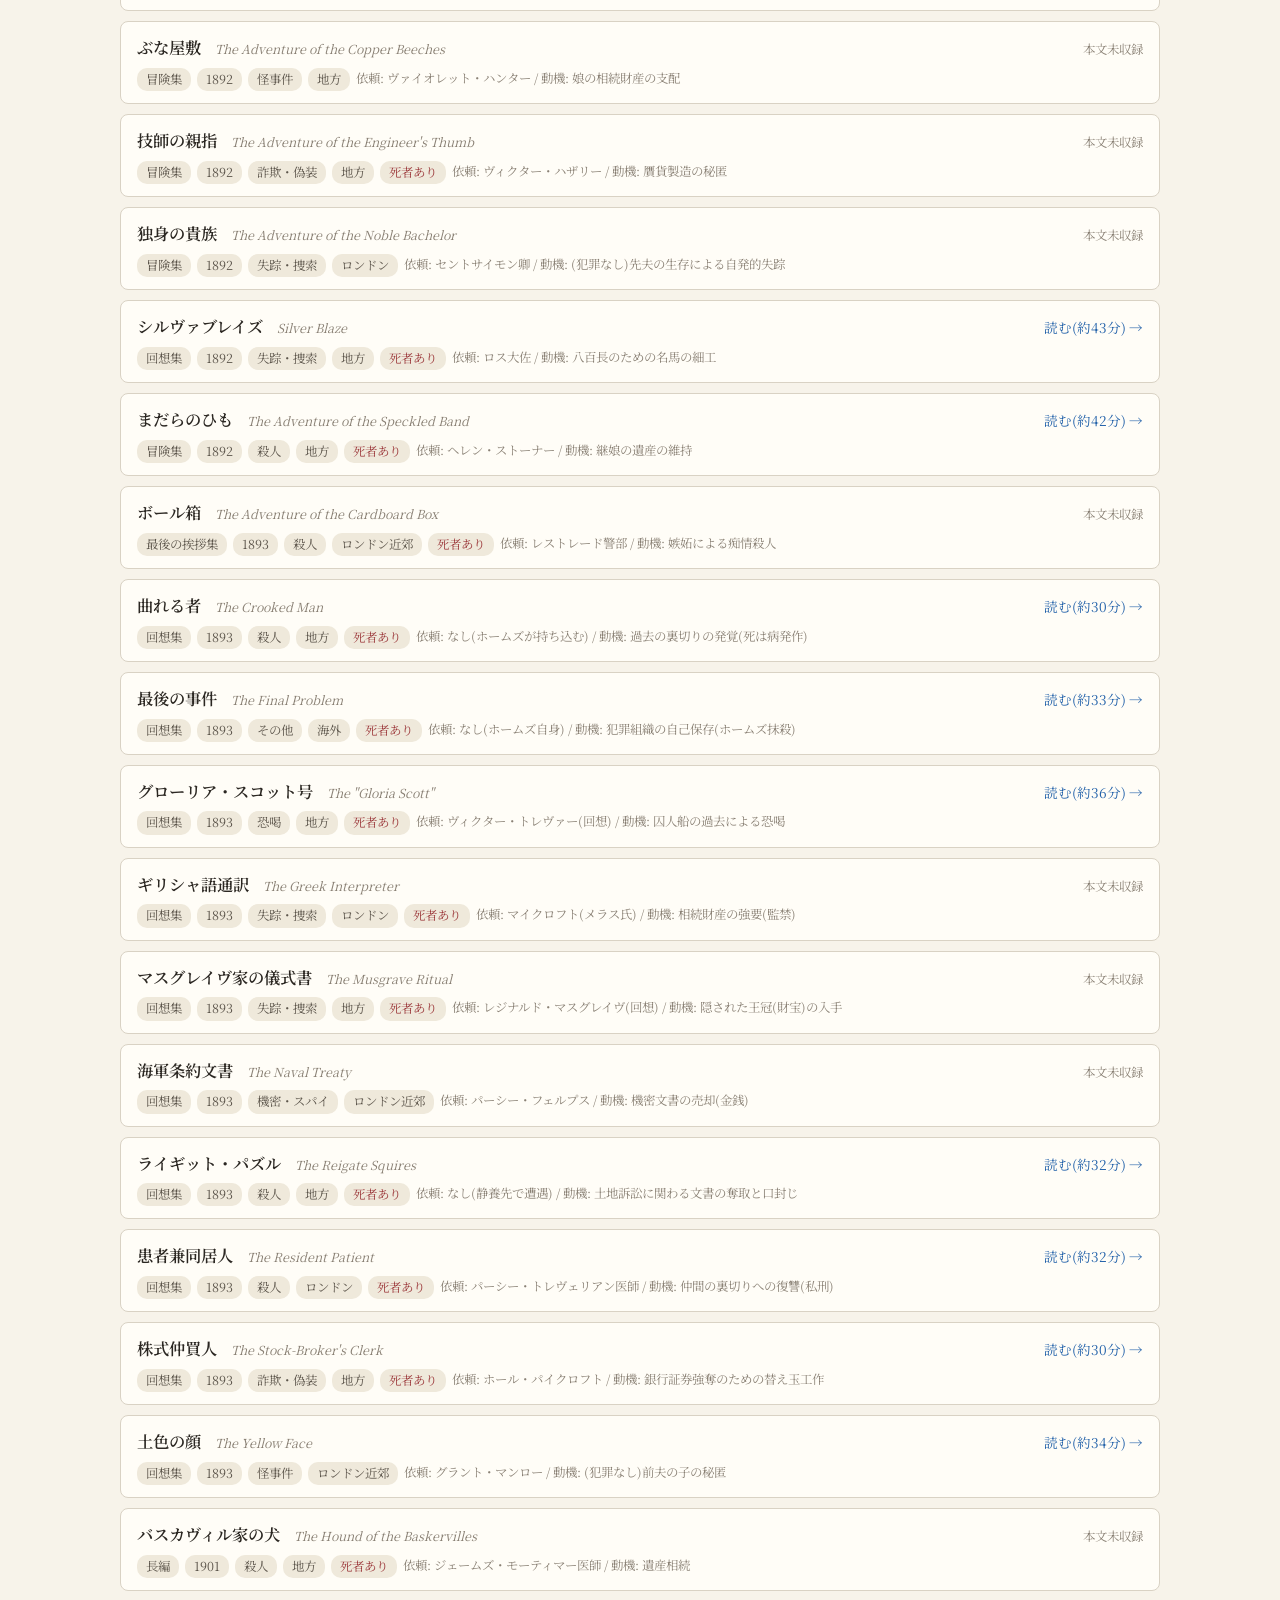
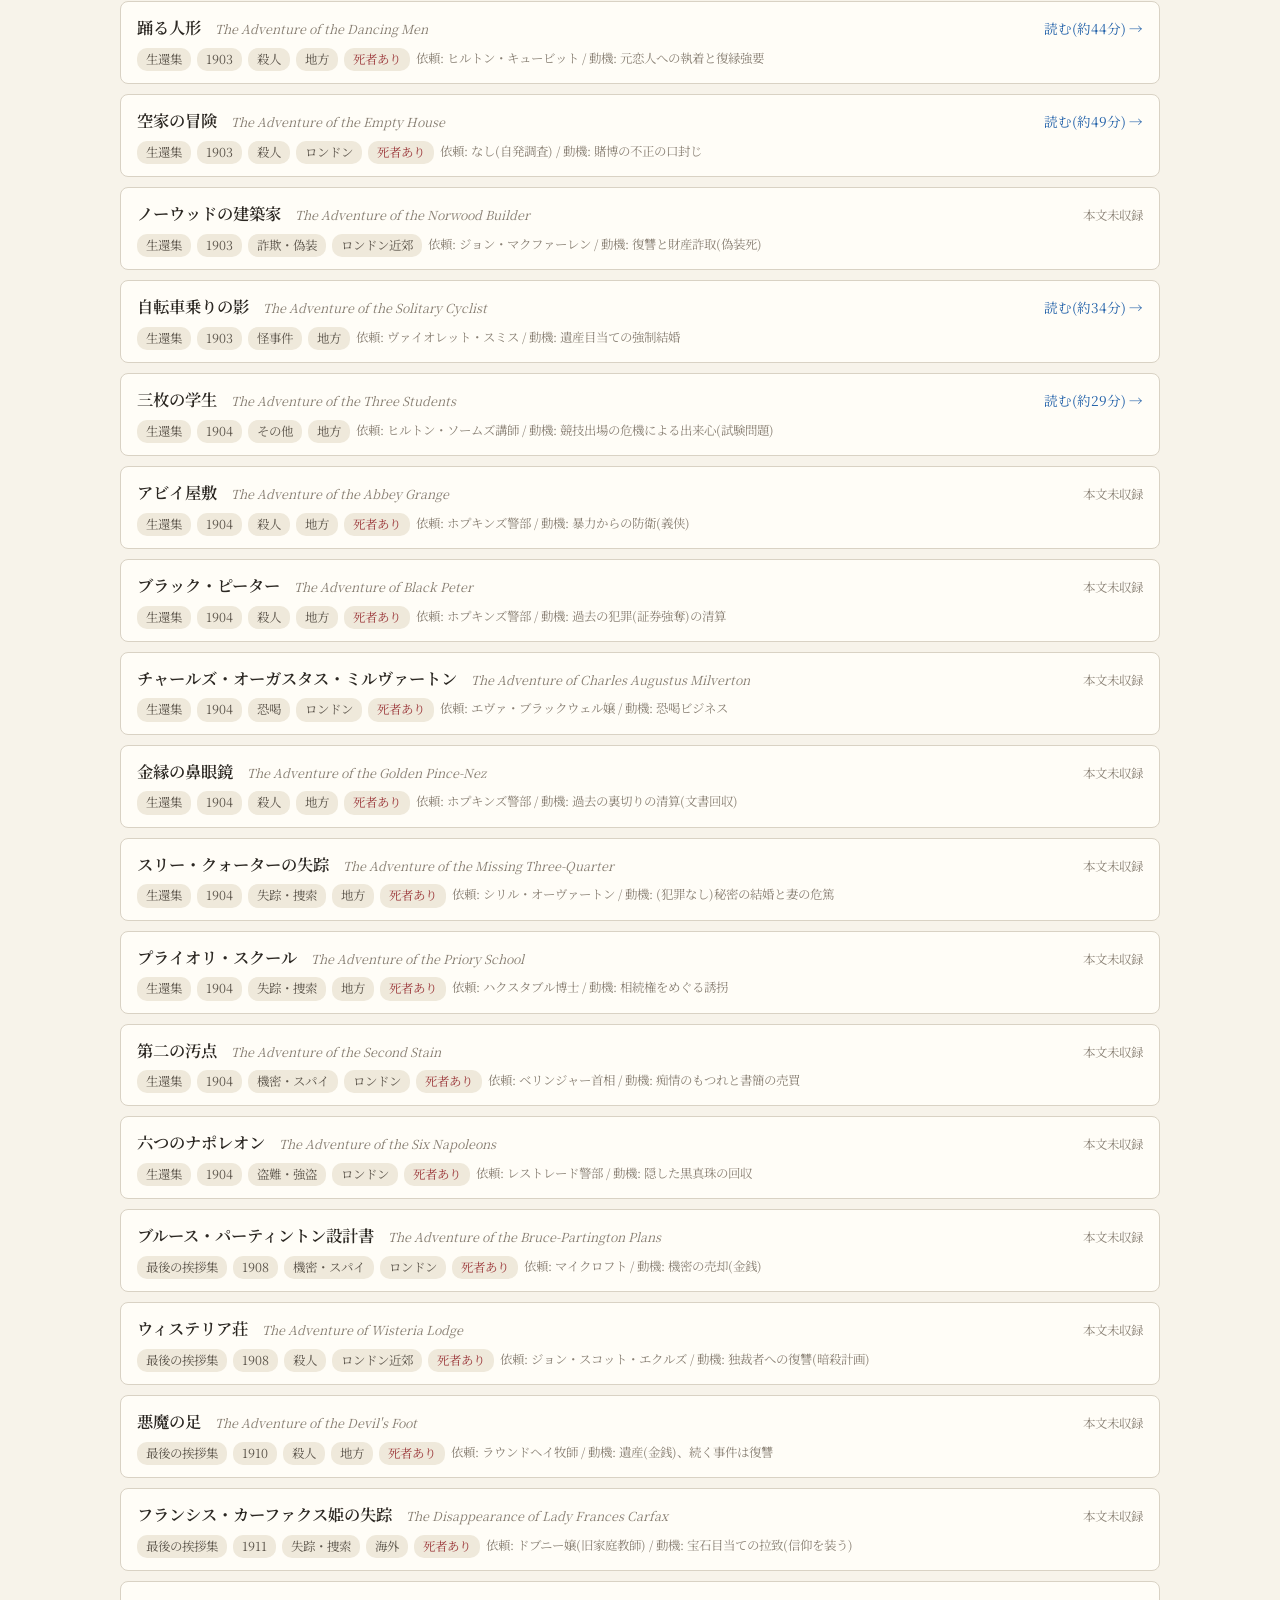
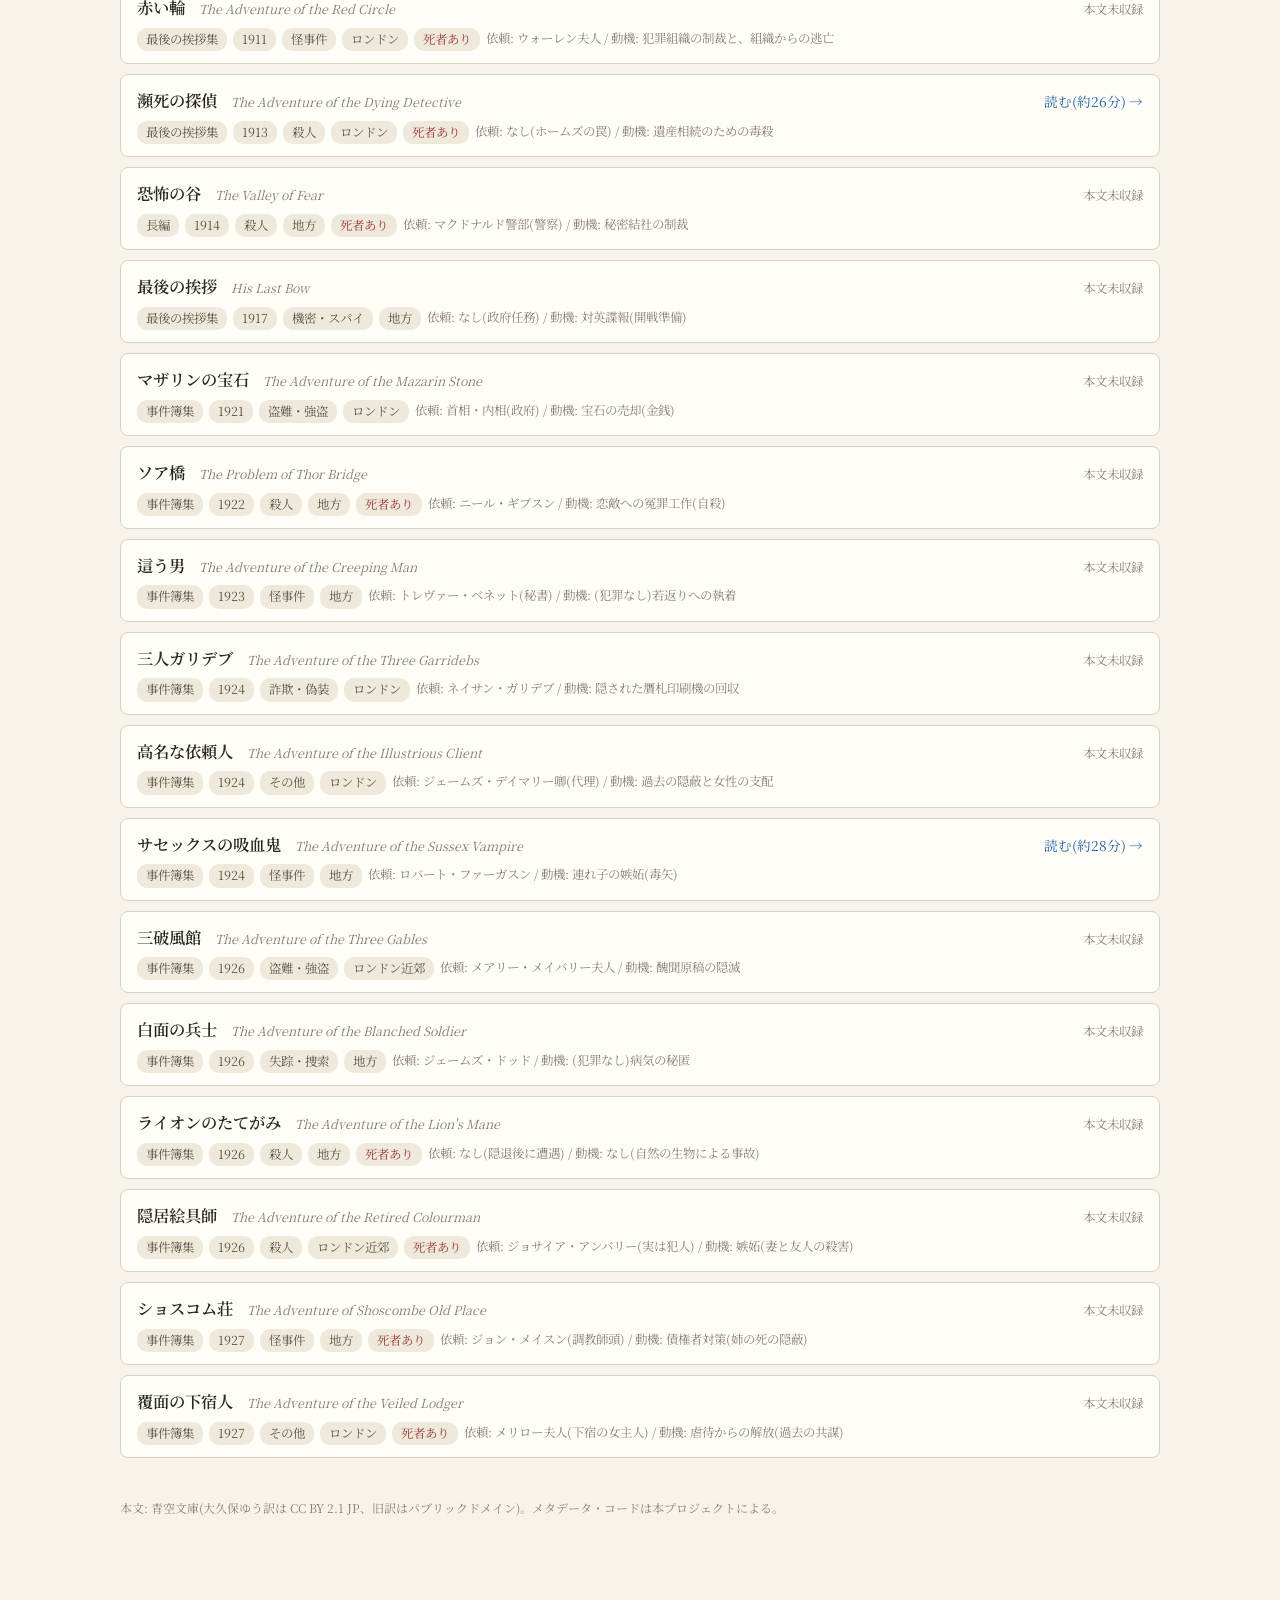
==== commit f80651a5: "feat: L7 歩き方・設計図アーティファクト+下部固定フッタ(kiko-atlas準拠) - 操作説明(歩き方)と設計図を Artifact として公開、URL を SPEC に記録 - 全4ペー" ====
--- a/web/index.html
+++ b/web/index.html
@@ -41,10 +41,17 @@
 
   <section id="case-list" aria-label="事件一覧"></section>
 
-  <footer style="margin-top:40px;color:var(--ink-3);font-size:.75rem">
+  <p style="margin-top:40px;color:var(--ink-3);font-size:.75rem">
     本文: 青空文庫(大久保ゆう訳は CC BY 2.1 JP、旧訳はパブリックドメイン)。メタデータ・コードは本プロジェクトによる。
-  </footer>
+  </p>
 </div>
+<footer class="app-footer">
+  <span>© 2026 坂田哲朗</span>
+  <a href="https://github.com/twill3c/jikenbo-atlas">GitHub</a>
+  <a id="link-howto" href="https://claude.ai/code/artifact/b86e776b-0192-4883-8d22-09c72c272e27">事件簿アトラスの歩き方</a>
+  <a id="link-design" href="https://claude.ai/code/artifact/f86403ca-7333-45a6-839f-3c2a25de6cc7">事件簿アトラス設計図</a>
+  <a href="https://app-menu-amber.vercel.app/">App Menu</a>
+</footer>
 <div id="tip" role="tooltip"></div>
 <script src="app.js"></script>
 </body>
--- a/web/style.css
+++ b/web/style.css
@@ -25,12 +25,29 @@
     --chip: #322d25;
   }
 }
+:root { --footer-h: 3.2rem; }
 * { box-sizing: border-box; }
 html { -webkit-text-size-adjust: 100%; }
 body {
   margin: 0; background: var(--paper); color: var(--ink);
   font-family: "Noto Serif JP", "Hiragino Mincho ProN", "Yu Mincho", serif;
   line-height: 1.7;
+  padding-bottom: calc(var(--footer-h) + 1rem);
+}
+
+/* 下部固定フッタ(F-12、kiko-atlas 準拠) */
+.app-footer {
+  position: fixed; left: 0; right: 0; bottom: 0; height: var(--footer-h);
+  display: flex; align-items: center; justify-content: center;
+  gap: 1.1rem; flex-wrap: wrap;
+  background: var(--ink); color: var(--paper); font-size: .75rem;
+  padding: 0 1rem; z-index: 1200;
+}
+.app-footer a { color: var(--paper); text-decoration: none; }
+.app-footer a:hover { text-decoration: underline; }
+@media (max-width: 700px) {
+  body { padding-bottom: calc(var(--footer-h) + 3.5rem); }
+  .app-footer { height: auto; padding: .4rem 1rem; }
 }
 a { color: var(--accent-2); text-decoration: none; }
 a:hover { text-decoration: underline; }
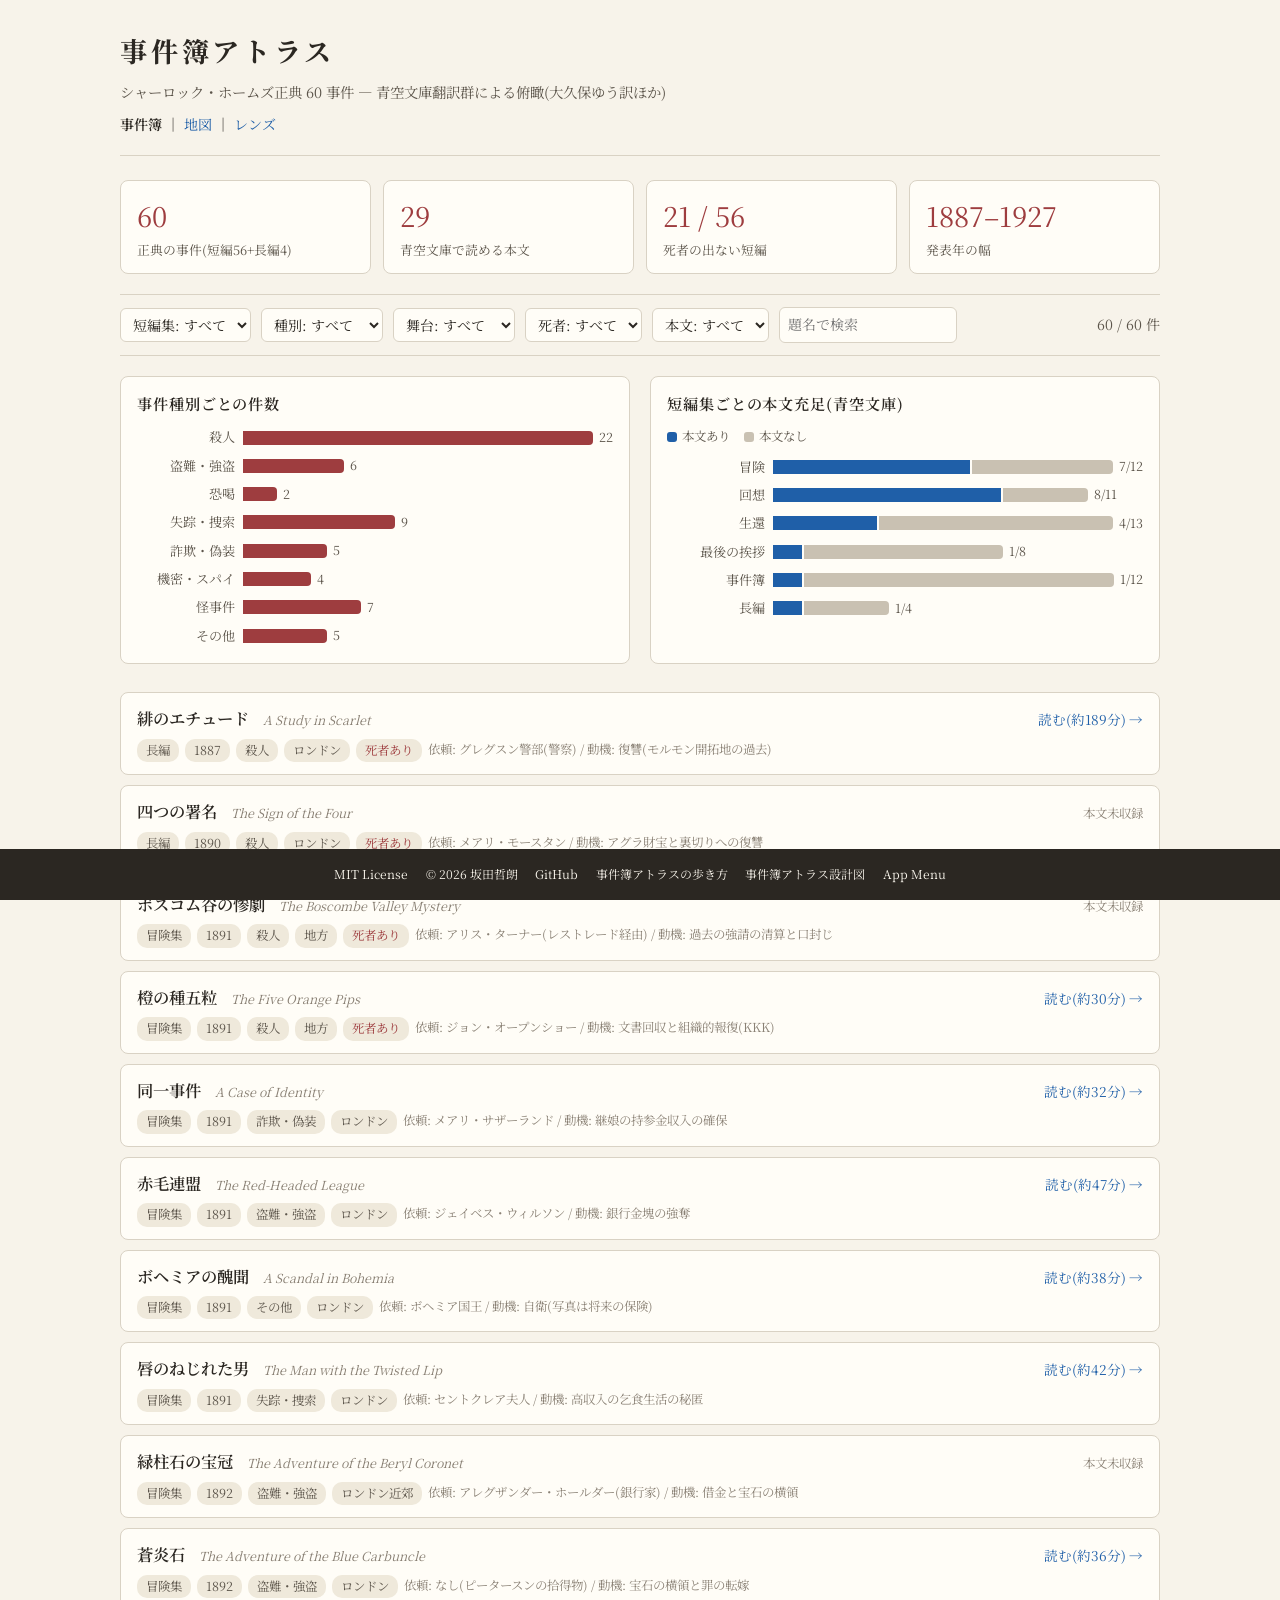
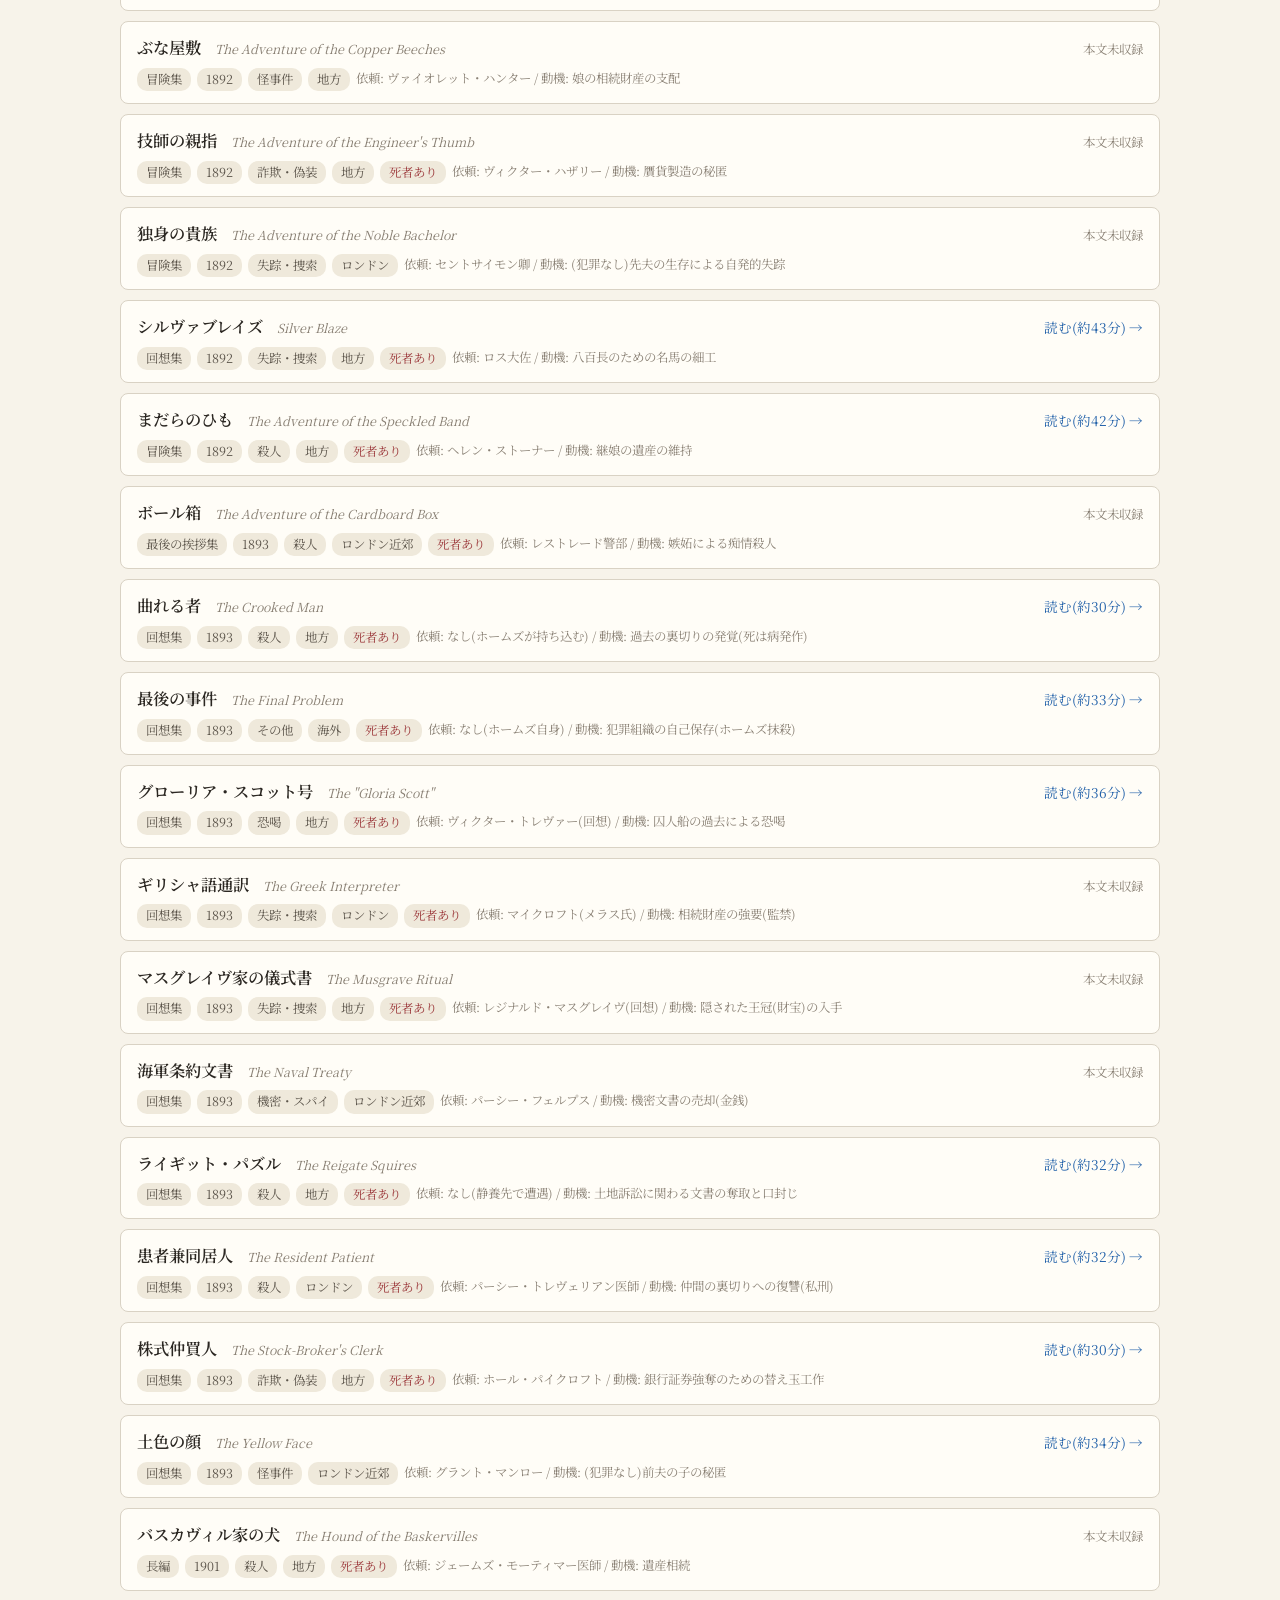
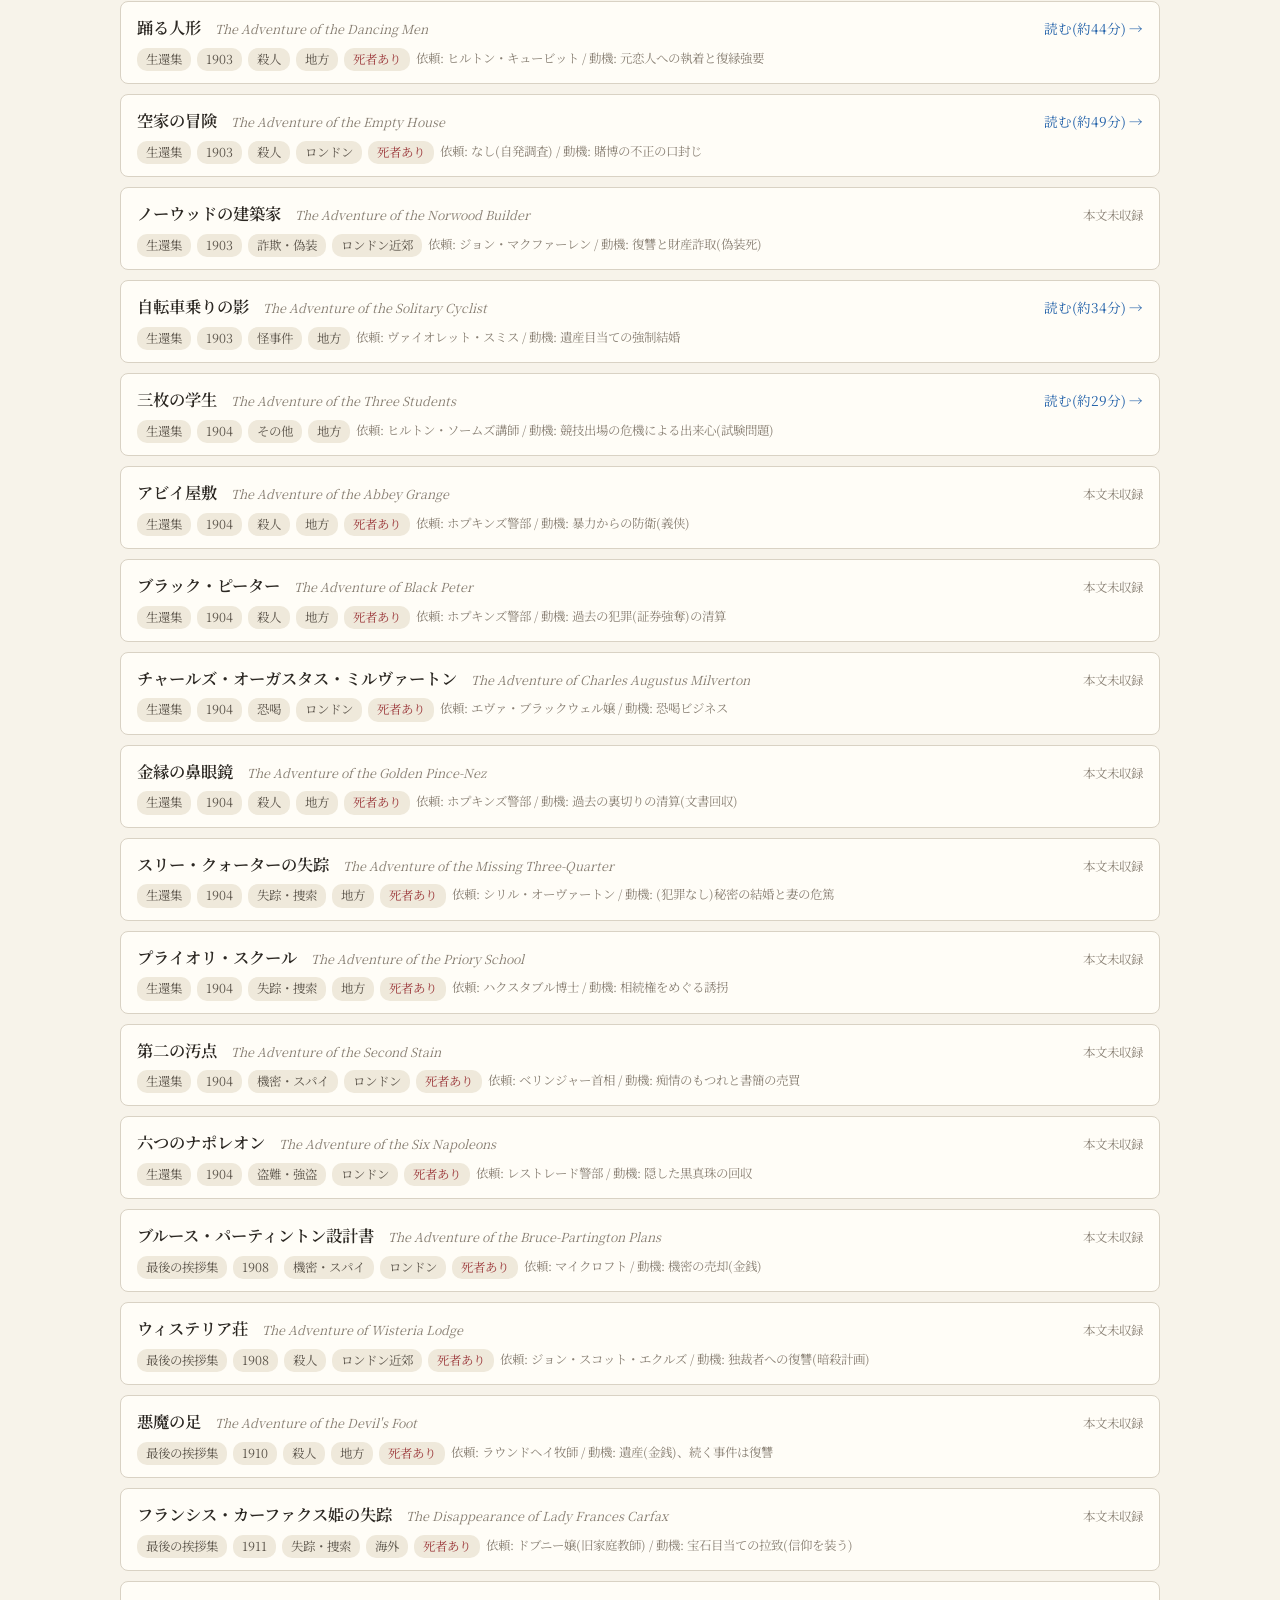
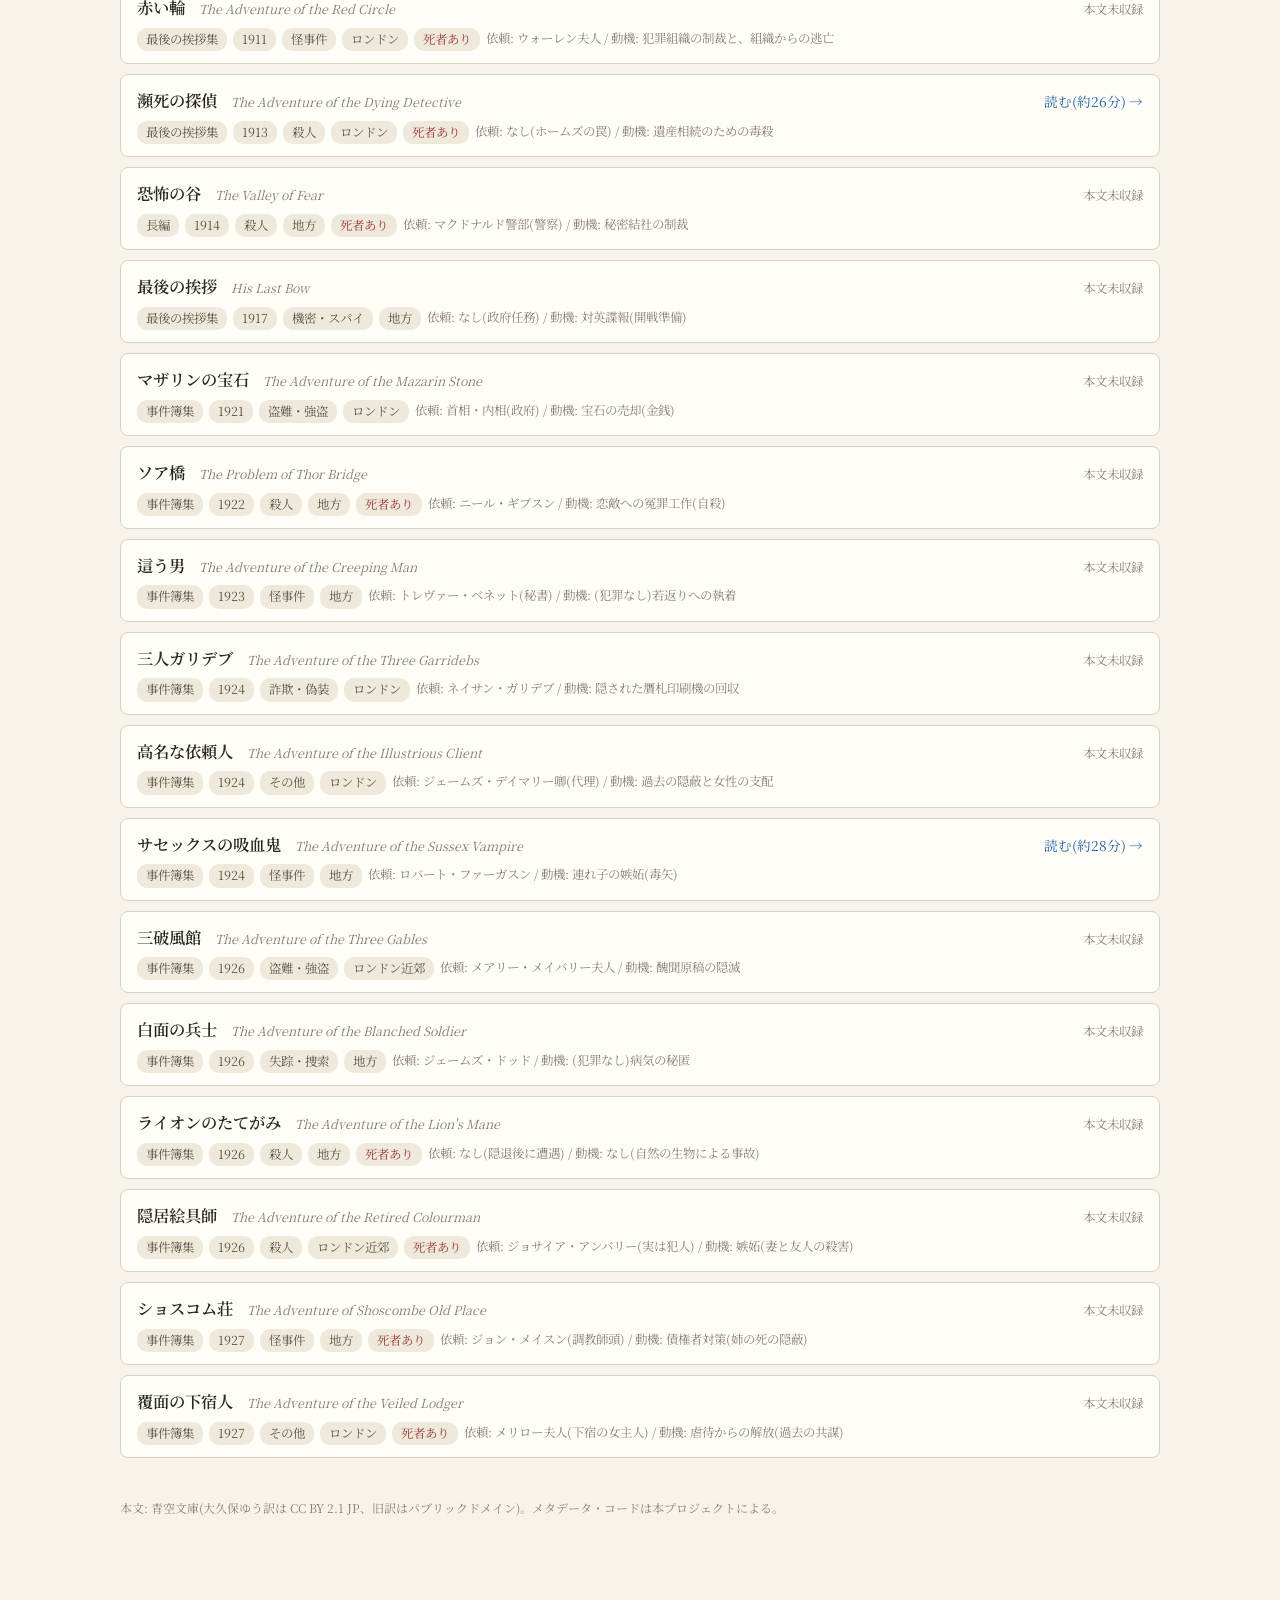
==== commit f9ffdd2e: "chore: フッタをフリート標準の 5 項目に統一 koho-lens 準拠の並び(MIT License © 2026 坂田哲朗 ・ GitHub ・ 歩き方 ・ 設計図 ・ App Menu)へ" ====
--- a/web/index.html
+++ b/web/index.html
@@ -46,6 +46,7 @@
   </p>
 </div>
 <footer class="app-footer">
+  <a href="https://github.com/twill3c/jikenbo-atlas/blob/main/LICENSE">MIT License</a>
   <span>© 2026 坂田哲朗</span>
   <a href="https://github.com/twill3c/jikenbo-atlas">GitHub</a>
   <a id="link-howto" href="https://claude.ai/code/artifact/b86e776b-0192-4883-8d22-09c72c272e27">事件簿アトラスの歩き方</a>
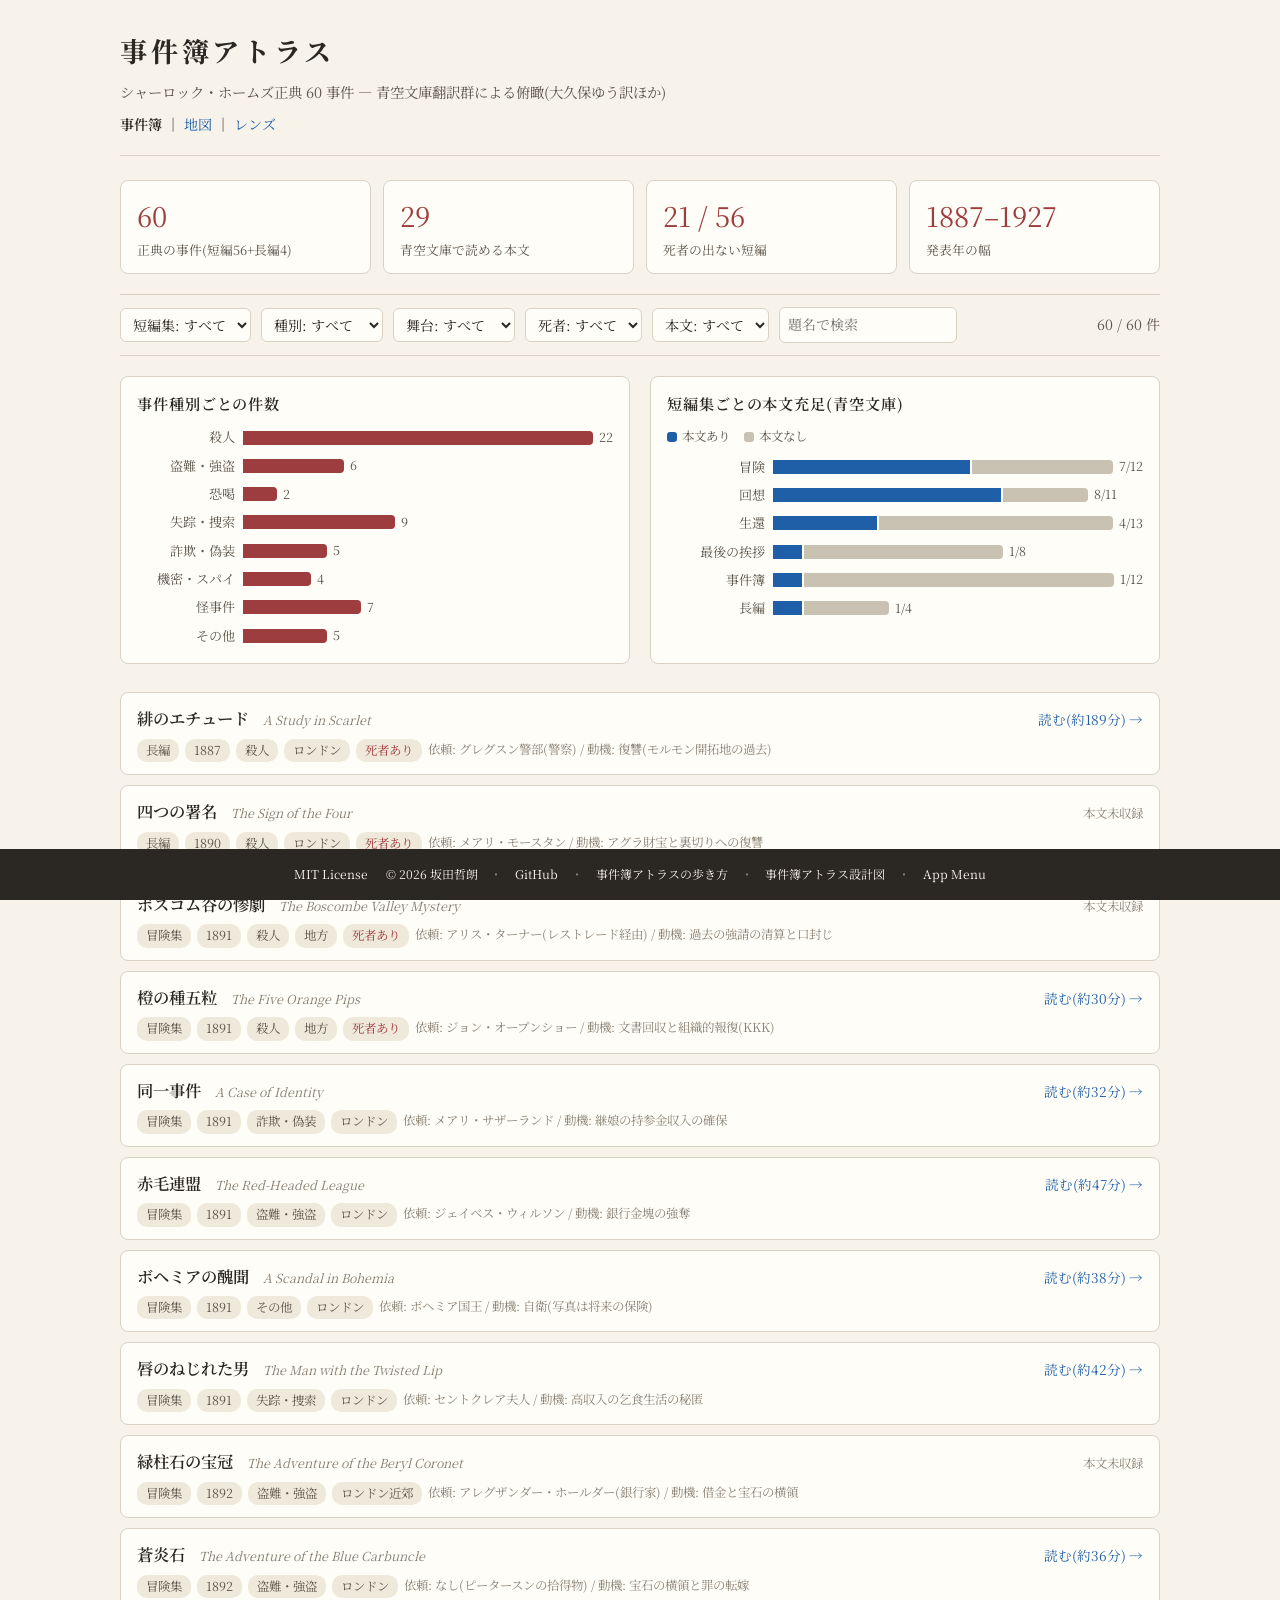
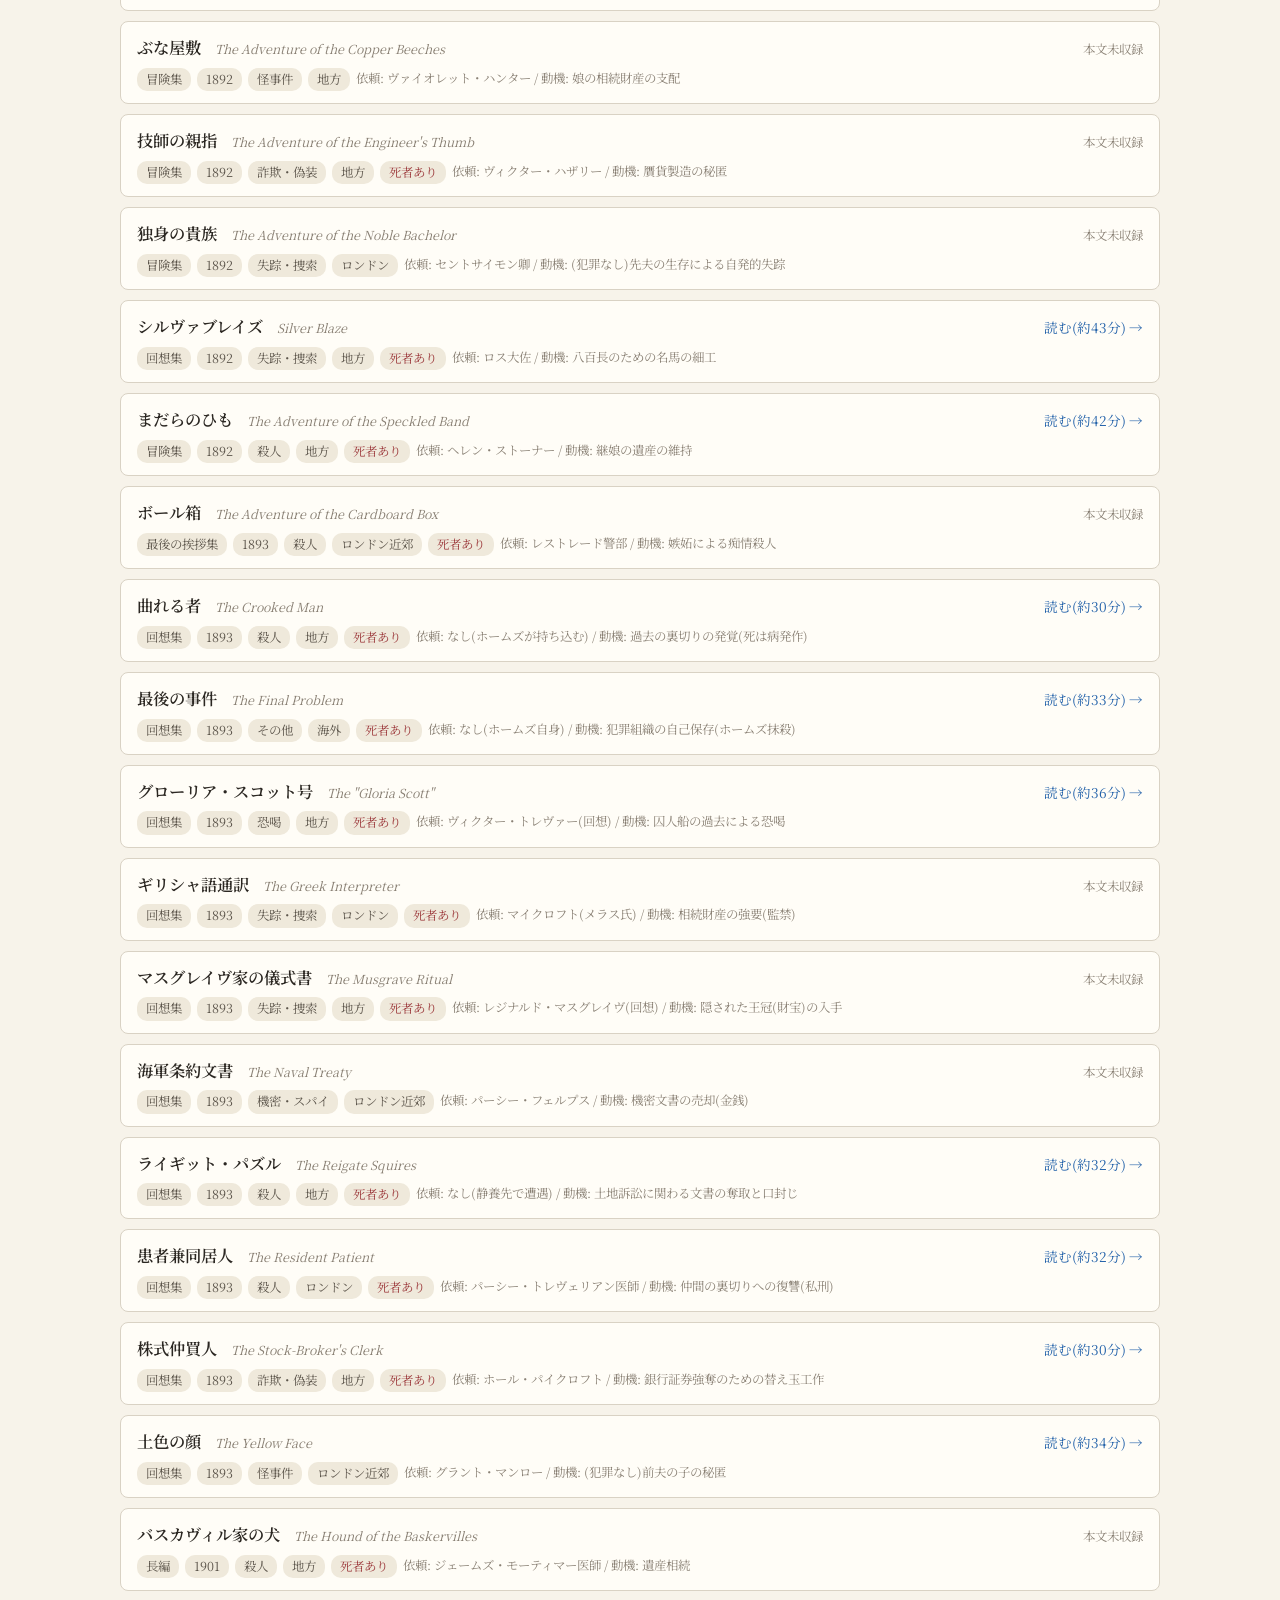
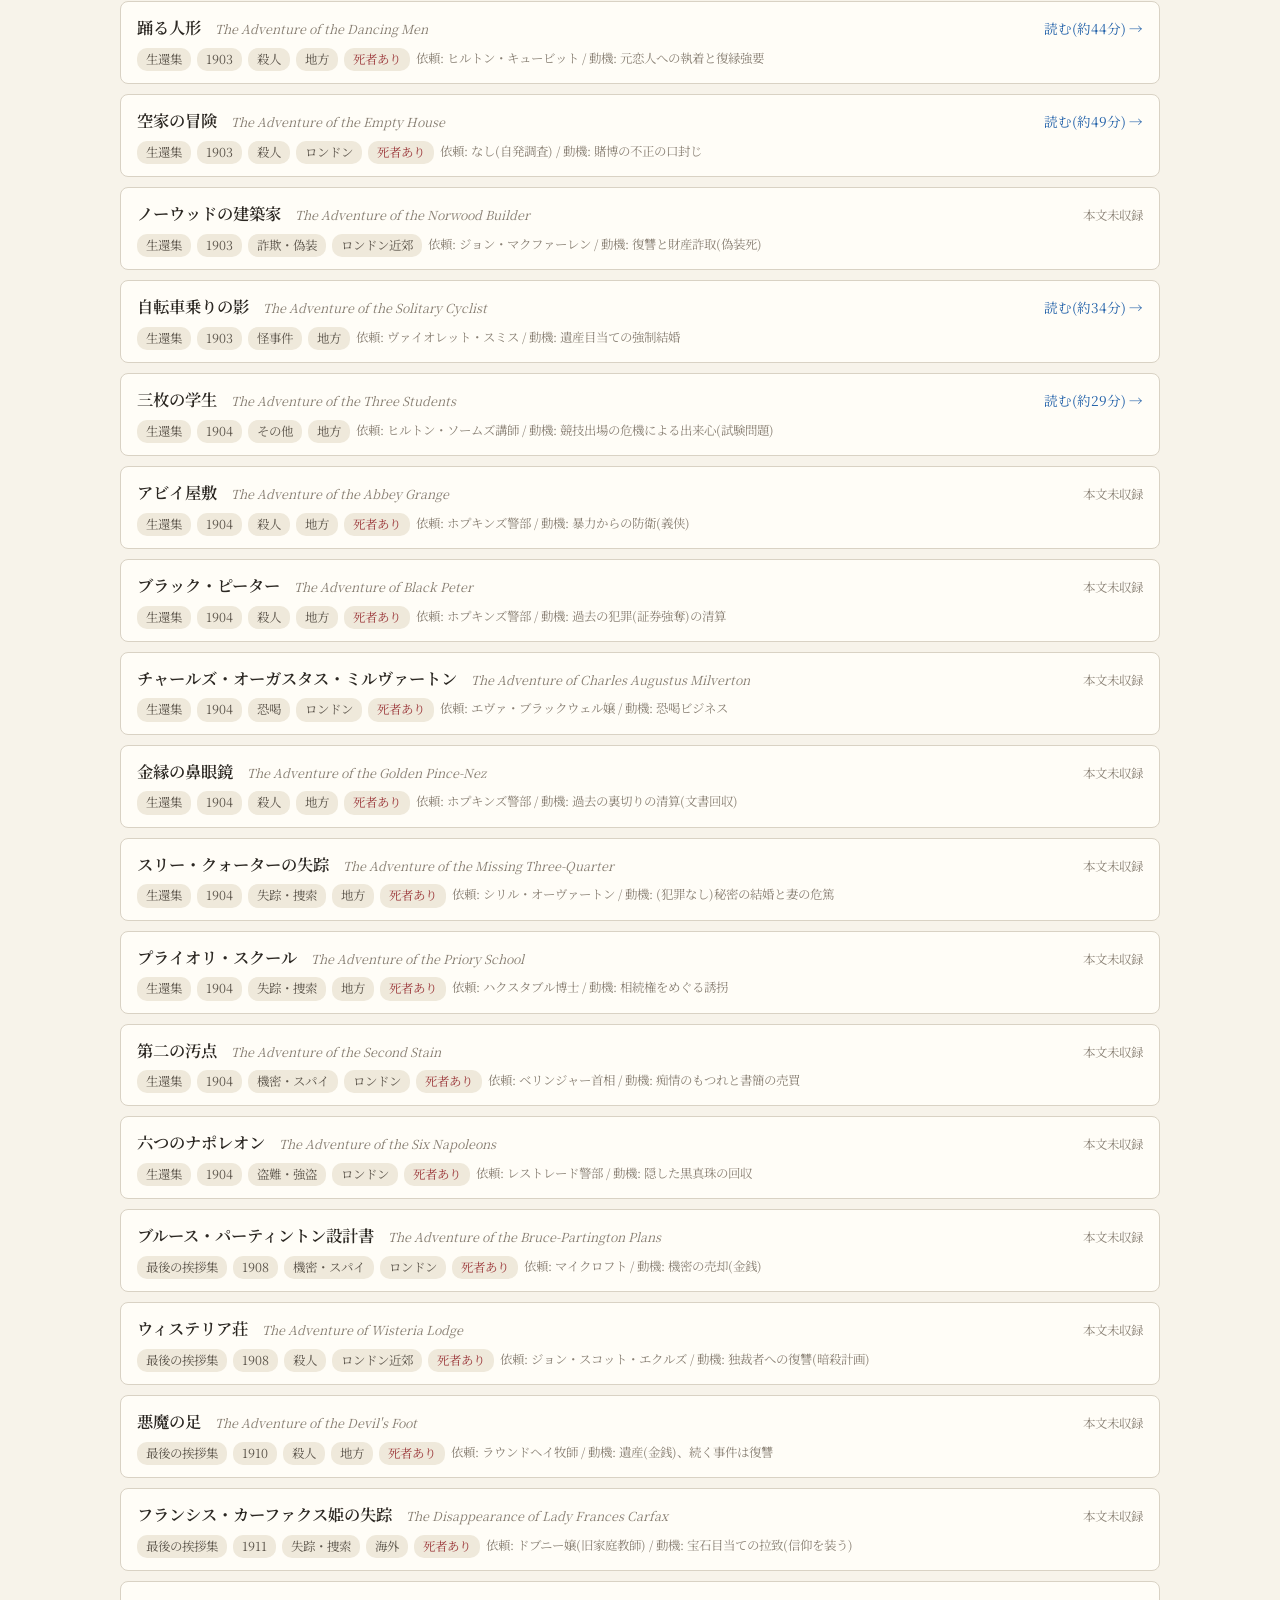
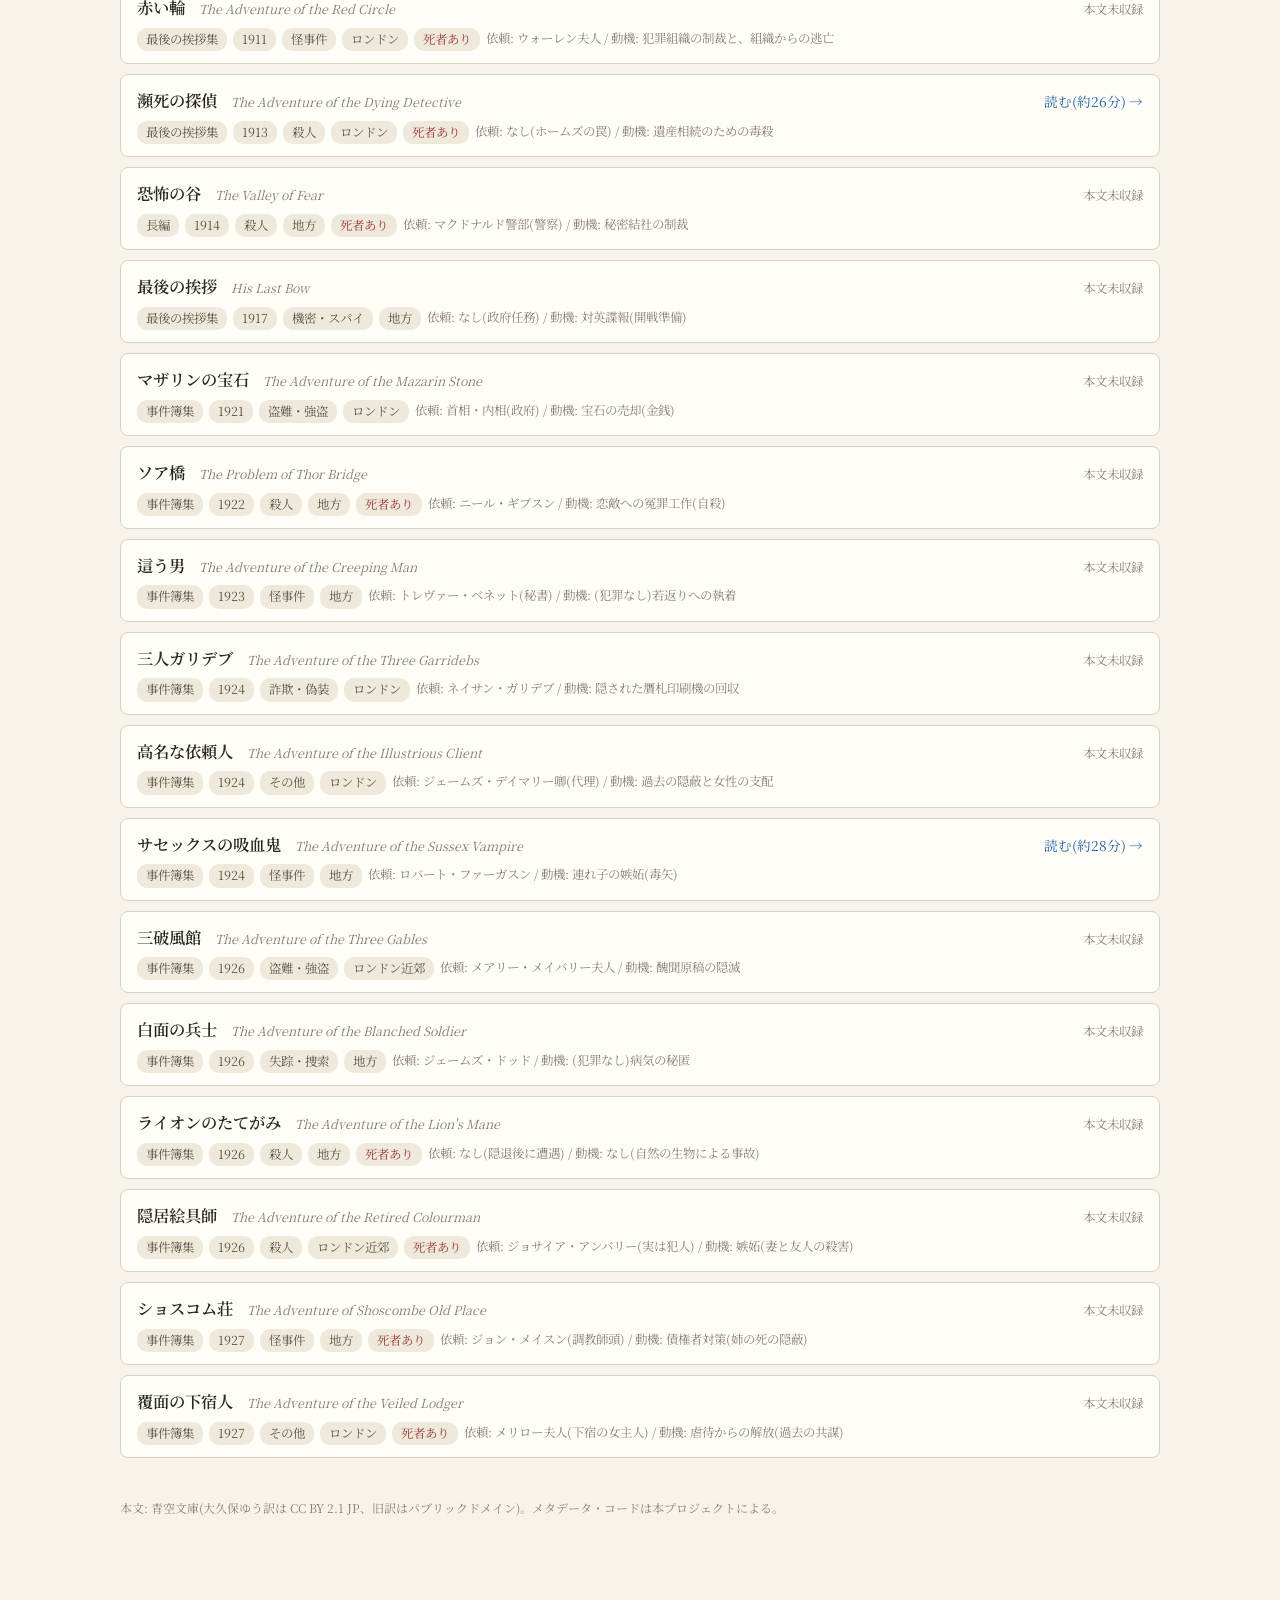
==== commit a754dcad: "fix: フッタの区切り「・」を規約どおり入れる koho-lens が正本の並び「MIT License © 2026 坂田哲朗 ・ GitHub ・ 歩き方 ・ 設計図 ・ App Menu」に合" ====
--- a/web/index.html
+++ b/web/index.html
@@ -48,10 +48,10 @@
 <footer class="app-footer">
   <a href="https://github.com/twill3c/jikenbo-atlas/blob/main/LICENSE">MIT License</a>
   <span>© 2026 坂田哲朗</span>
-  <a href="https://github.com/twill3c/jikenbo-atlas">GitHub</a>
-  <a id="link-howto" href="https://claude.ai/code/artifact/b86e776b-0192-4883-8d22-09c72c272e27">事件簿アトラスの歩き方</a>
-  <a id="link-design" href="https://claude.ai/code/artifact/f86403ca-7333-45a6-839f-3c2a25de6cc7">事件簿アトラス設計図</a>
-  <a href="https://app-menu-amber.vercel.app/">App Menu</a>
+  <span class="fsep">・</span><a href="https://github.com/twill3c/jikenbo-atlas">GitHub</a>
+  <span class="fsep">・</span><a id="link-howto" href="https://claude.ai/code/artifact/b86e776b-0192-4883-8d22-09c72c272e27">事件簿アトラスの歩き方</a>
+  <span class="fsep">・</span><a id="link-design" href="https://claude.ai/code/artifact/f86403ca-7333-45a6-839f-3c2a25de6cc7">事件簿アトラス設計図</a>
+  <span class="fsep">・</span><a href="https://app-menu-amber.vercel.app/">App Menu</a>
 </footer>
 <div id="tip" role="tooltip"></div>
 <script src="app.js"></script>
--- a/web/style.css
+++ b/web/style.css
@@ -140,3 +140,13 @@
   color: var(--ink-3); font-size: .78rem; white-space: pre-wrap;
 }
 .backlink { font-size: .85rem; }
+
+/* fleet: フッタ区切り。規約の並び「MIT License © 2026 坂田哲朗 ・ GitHub ・ … 」の「・」。
+   CSS の ::before では innerText に出ず検品器から見えないので、文字として置いてある。
+   ここでは色と詰めだけを与える(flex の gap があるぶん、左右を負で詰める)。 */
+.fsep {
+  color: currentColor;
+  opacity: 0.45;
+  margin: 0 -0.3rem;
+  user-select: none;
+}
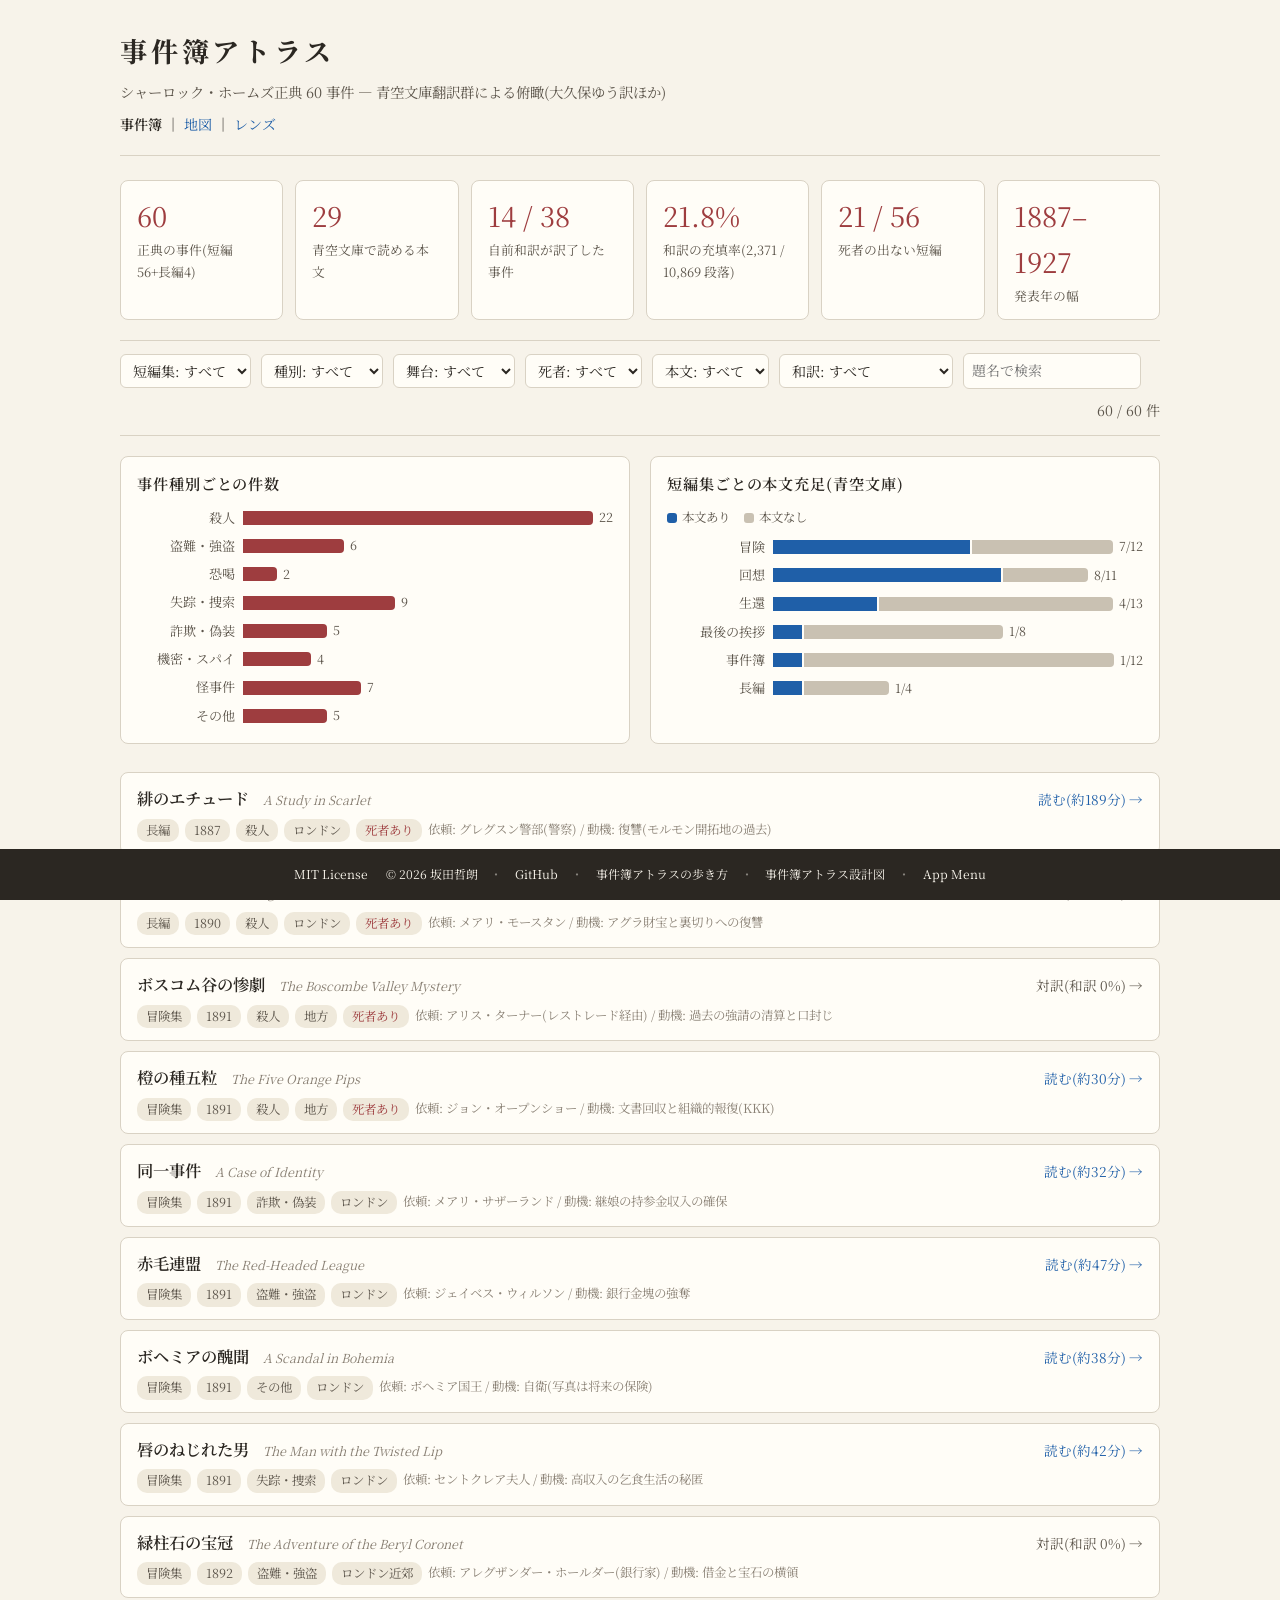
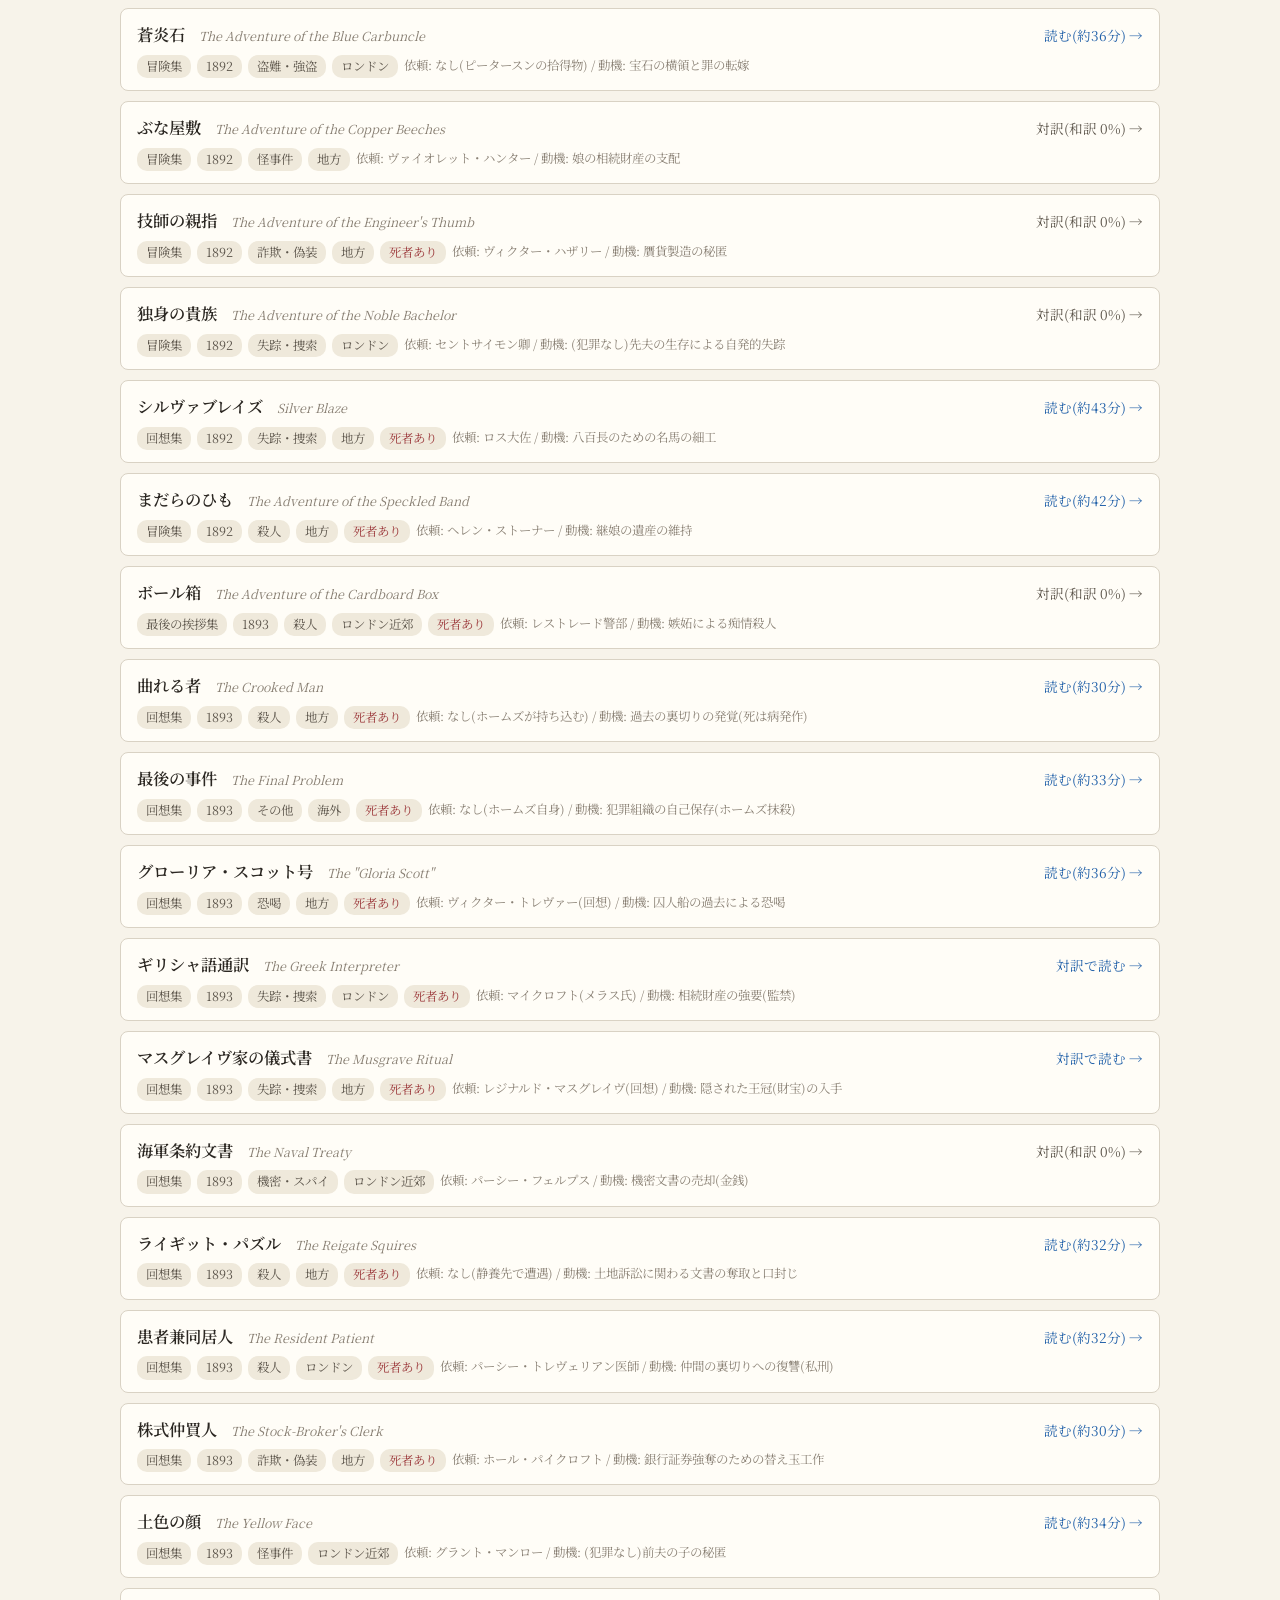
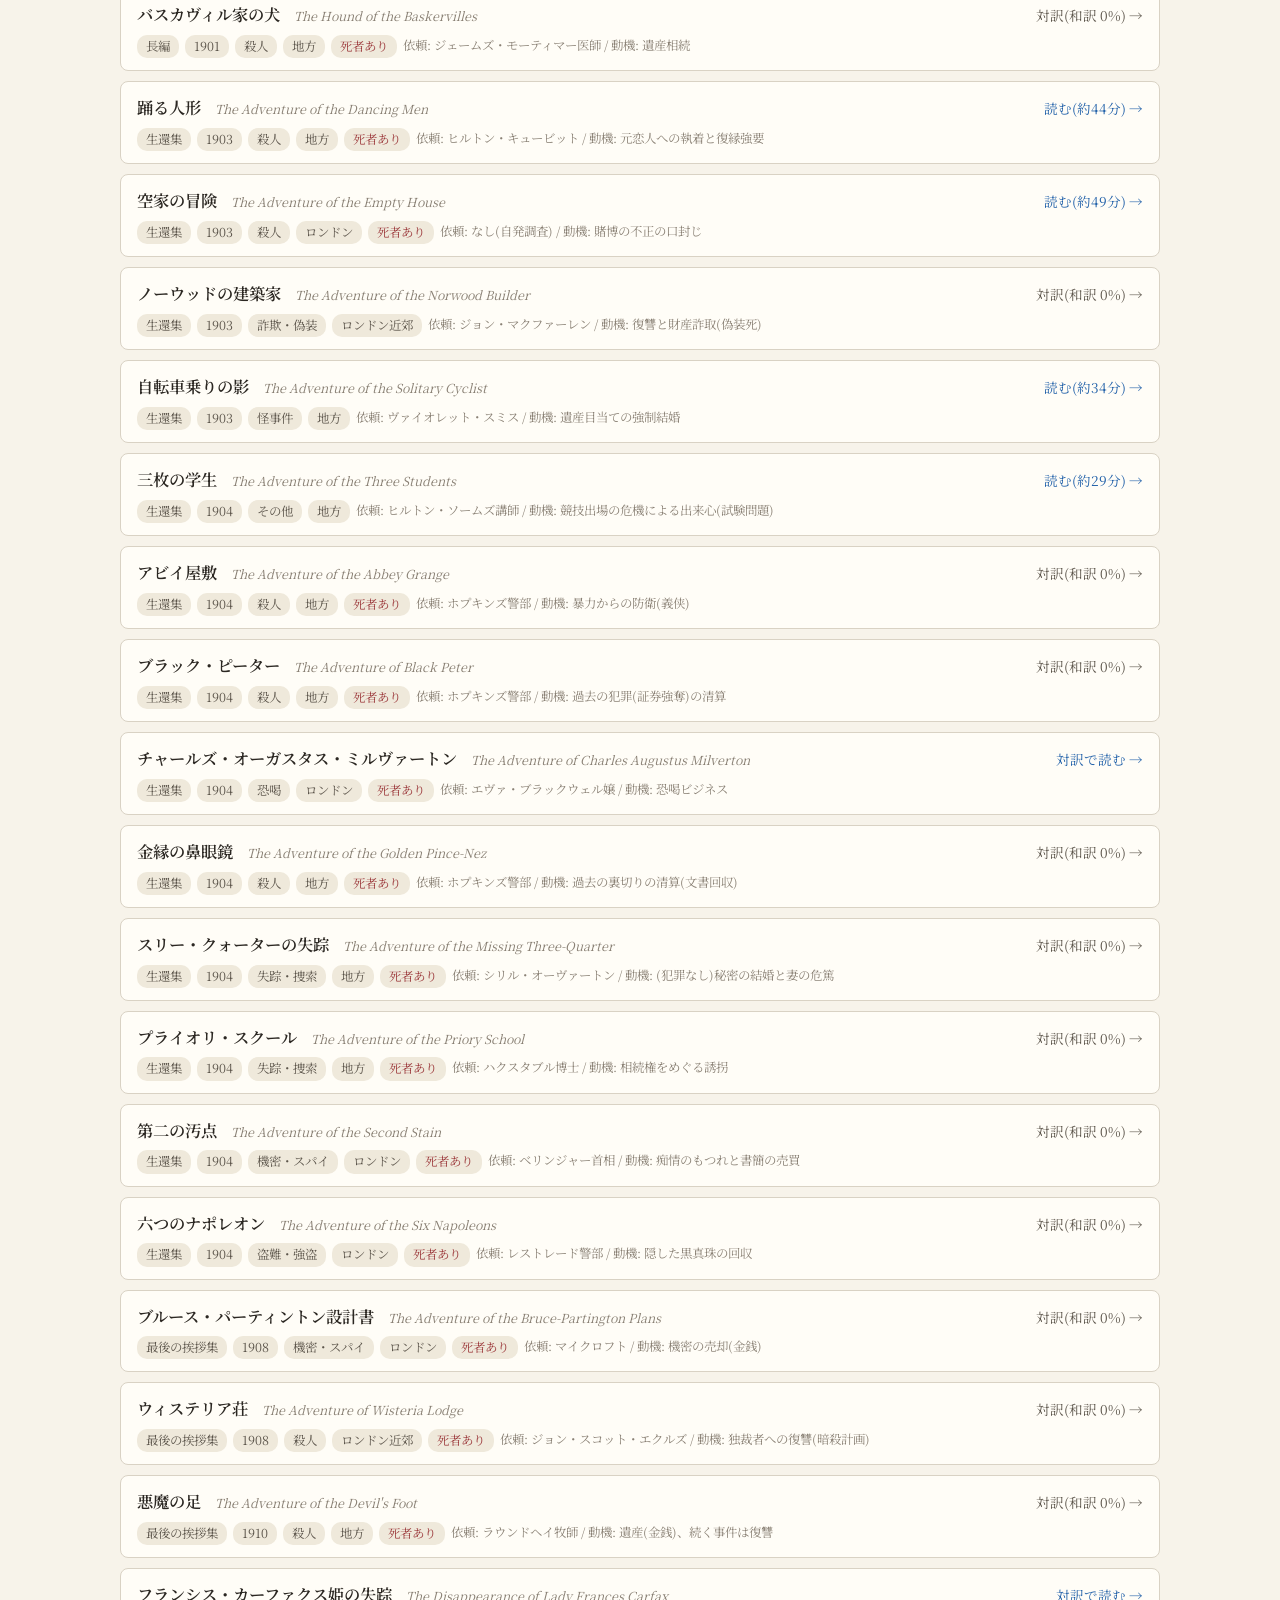
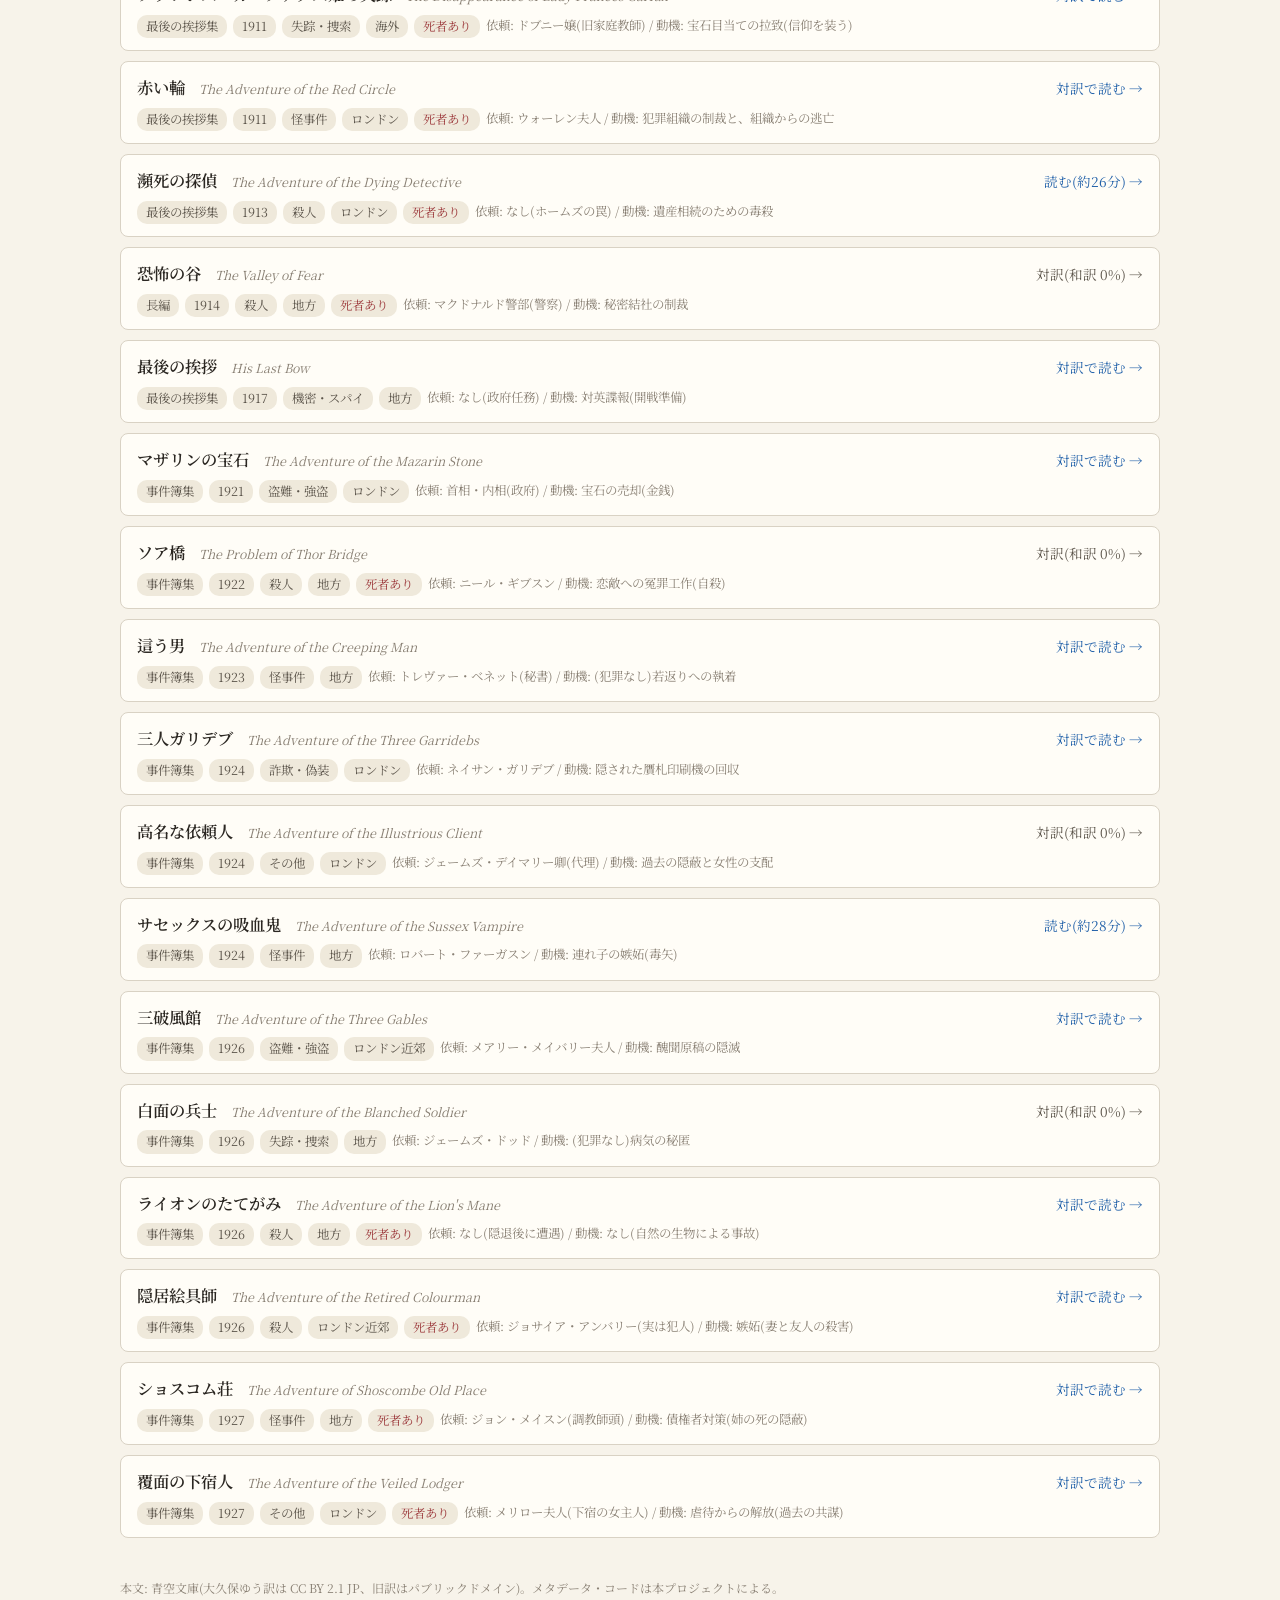
==== commit 2f1acb8f: "feat: L12 訳了事件への到達経路と和訳 1 篇(充填率 21.8%) 訳し終えた事件が読者から見つからない、という穴を塞いだ。ダッシュボードには 対訳リンクが 38 本並ぶが大半が 0% で、" ====
--- a/web/index.html
+++ b/web/index.html
@@ -33,6 +33,12 @@
       <option value="yes">本文あり</option>
       <option value="no">本文なし</option>
     </select>
+    <select id="f-ja" aria-label="自前和訳">
+      <option value="">和訳: すべて</option>
+      <option value="done">訳了</option>
+      <option value="wip">訳出中</option>
+      <option value="none">対象外(青空文庫あり)</option>
+    </select>
     <input type="search" id="f-q" placeholder="題名で検索" aria-label="題名検索">
     <span class="count" id="f-count"></span>
   </section>
--- a/web/style.css
+++ b/web/style.css
@@ -150,3 +150,37 @@
   margin: 0 -0.3rem;
   user-select: none;
 }
+
+.case .read.partial { color: var(--ink-2); }
+
+/* ---- 英日対訳ビュー(F-16)---- */
+.fill { display: flex; align-items: center; gap: 10px; margin: 10px 0 4px; font-size: .8rem; color: var(--ink-2); }
+.fill-bar { display: inline-block; width: 180px; height: 7px; background: var(--remain); border-radius: 4px; overflow: hidden; }
+.fill-bar i { display: block; height: 100%; background: var(--accent-2); }
+.fill-num { font-variant-numeric: tabular-nums; }
+
+.modes { display: flex; gap: 6px; margin: 12px 0 4px; flex-wrap: wrap; }
+.modes button {
+  font: inherit; font-size: .82rem; padding: 4px 12px; cursor: pointer;
+  color: var(--ink-2); background: var(--card);
+  border: 1px solid var(--line); border-radius: 14px;
+}
+.modes button.on { color: var(--paper); background: var(--accent-2); border-color: var(--accent-2); }
+
+#taiyaku-body { margin-top: 18px; }
+.t-row { margin: 0 0 1.05em; }
+.t-row.m-par { display: grid; grid-template-columns: 1fr 1fr; gap: 0 26px; align-items: start; }
+.t-en { color: var(--ink-2); font-size: .92rem; line-height: 1.72; }
+.t-ja { color: var(--ink); line-height: 1.95; }
+.m-alt .t-en { margin-top: .35em; padding-left: .9em; border-left: 2px solid var(--line); }
+.t-ja.untranslated { color: var(--ink-3); font-size: .85rem; }
+.t-row.t-head { margin-bottom: 1.6em; }
+.t-head .t-ja { font-size: 1.15rem; font-weight: 600; line-height: 1.5; }
+.t-head .t-en { font-style: italic; letter-spacing: .04em; }
+.m-alt.t-head .t-en { border-left: none; padding-left: 0; }
+#taiyaku-foot { margin-top: 2.4rem; padding-top: 1rem; border-top: 1px solid var(--line); font-size: .78rem; color: var(--ink-3); }
+#taiyaku-foot p { margin: .35em 0; }
+@media (max-width: 720px) {
+  .t-row.m-par { grid-template-columns: 1fr; gap: 0; }
+  .t-row.m-par .t-en { margin-top: .35em; padding-left: .9em; border-left: 2px solid var(--line); }
+}
